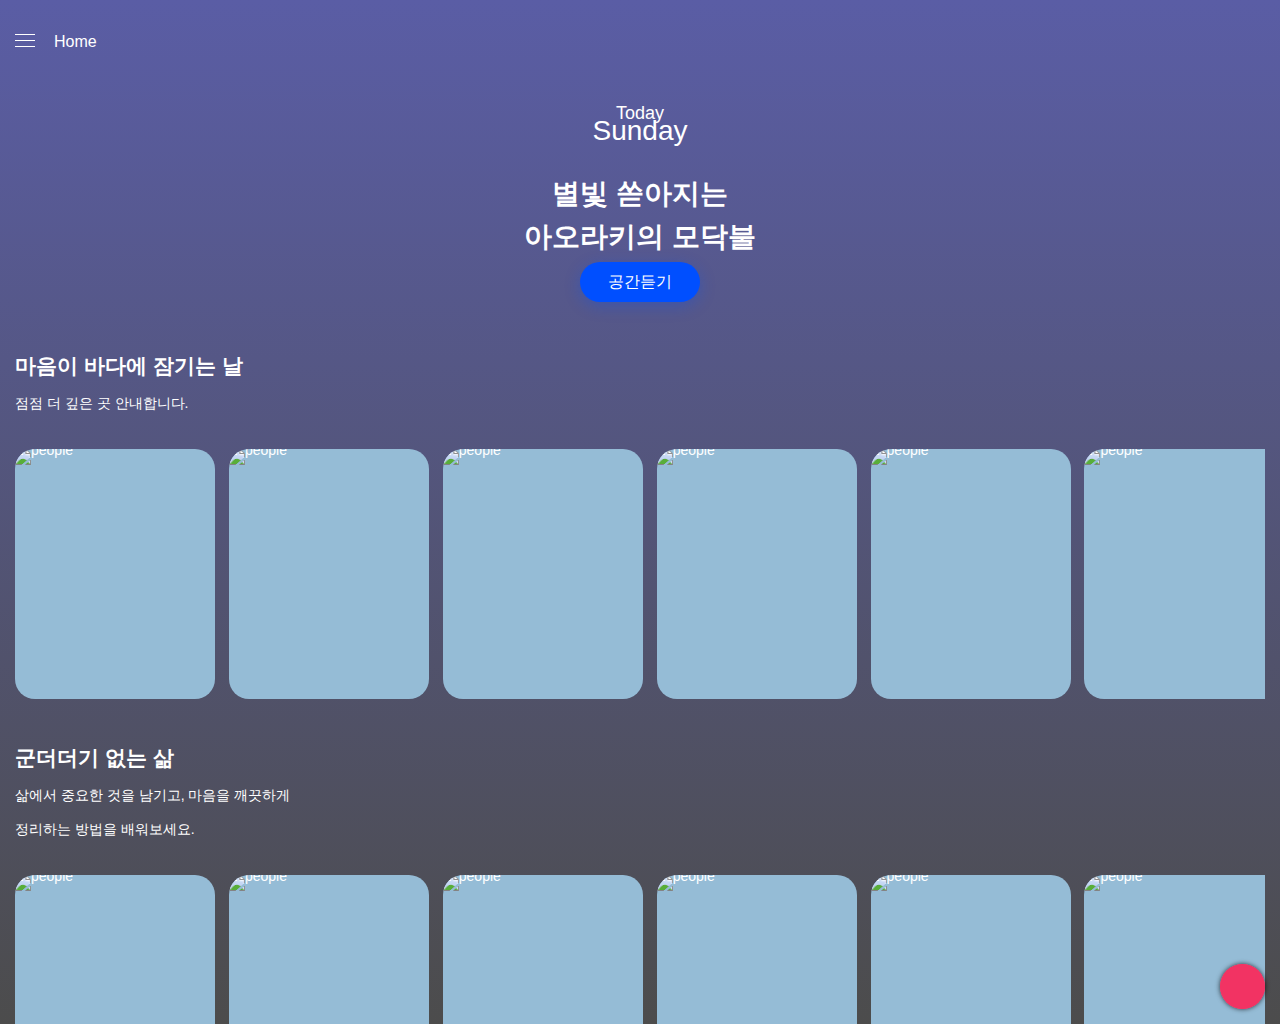
==== home/index.html @ 05a8b466 "create home" ====
<!DOCTYPE html>
<html lang="en">
<head>
  <meta charset="UTF-8">
  <meta http-equiv="X-UA-Compatible" content="IE=edge">
  <meta name="viewport" content="width=device-width,initial-scale=1.0,minimum-scale=1.0,maximum-scale=1.0">
  <link rel="stylesheet" href="style.css">
  <title>Document</title>
</head>
<body>
  <div class="mobile-wrap">
    <div class="mobile clearfix">
      <div class="header">
        <span class="ion-ios-navicon pull-left"><i></i></span>
        <span class="title">Home</span>
        <span class="ion-ios-search pull-right"></span>
        <div class="search">
        <form method="post">
          <input type="search" placeholder="Search Here">
        </form>
        </div>
      </div>
      <div class="sidebar">
        <div class="sidebar-overlay"></div>
        <div class="sidebar-content">
          <div class="top-head">
            <div class="name">jiman jang</div>
            <div class="email">wkdwlkas6719@gmail.com</div>
          </div>
          <div class="nav-left">
            <a href="#home"><span class="ion-ios-home-outline"></span> Home</a>
            <a href="#alarm"><span class="ion-ios-list-outline"></span> Alarm</a>
            <a href="#compose"><span class="ion-ios-compose-outline"></span> Compose</a>
            <a href="#chats"><span class="ion-ios-chatboxes-outline"></span> Chats</a>
            <a href="#profile"><span class="ion-ios-person-outline"></span> Profile</a>
            <a href="#settings"><span class="ion-ios-gear-outline"></span> Settings</a>
            <a href="#credits"><span class="ion-ios-information-outline"></span> Credits</a>
          </div>
        </div>
      </div>
      <div class="content">
        <div class="html search">
          <div class="title bounceInDown animated">Search Result</div>
          <p class="flipInX animated">Sorry,<br>no matches found for <b class="key"></b></p>
        </div>
        <div class="html welcome visible">
          <div class="datetime">
            <div class="Today button">Today
              <a href="today space video.html"></a>
            </div>
            <div class="day lightSpeedIn animated">Thursday</div>
            <!--<div class="date lightSpeedIn animated">June 18, 2015</div>
            <div class="time lightSpeedIn animated">08:00 AM</div>-->
          </div> <br>
          <div class="today-space">
            <h1>별빛 쏟아지는</h1> <br>
            <h1>아오라키의 모닥불</h1>
            <a href="">
              <button>공간듣기</button>
            </a>
          </div><br><br><br><br><br>
          <div class="recommend-part1">
            <h2>마음이 바다에 잠기는 날</h2><br>
            <p>점점 더 깊은 곳 안내합니다.</p>
            <section class="carousel">
              <div class="carousel__container">
                <div class="carousel-item">
                  <img
                    class="carousel-item__img"
                    src="images/kor_phar_tips/1.png"
                    alt="people"
                  />
                  <div class="carousel-item__details">
                    <div class="controls">
                      <span class="fas fa-play-circle"></span>
                      <span class="fas fa-plus-circle"></span>
                    </div>
                    <h5 class="carousel-item__details--title">Descriptive Title</h5>
                    <h6 class="carousel-item__details--subtitle">Date and Duration</h6>
                  </div>
                </div>
                <div class="carousel-item">
                  <img
                    class="carousel-item__img"
                    src="images/soybean_soup/1.png"
                    alt="people"
                  />
                  <div class="carousel-item__details">
                    <div class="controls">
                      <span class="fas fa-play-circle"></span>
                      <span class="fas fa-plus-circle"></span>
                    </div>
                    <h5 class="carousel-item__details--title">Descriptive Title</h5>
                    <h6 class="carousel-item__details--subtitle">Date and Duration</h6>
                  </div>
                </div>
                <div class="carousel-item">
                  <img
                    class="carousel-item__img"
                    src="https://images.pexels.com/photos/417344/pexels-photo-417344.jpeg?auto=compress&cs=tinysrgb&dpr=2&w=500"
                    alt="people"
                  />
                  <div class="carousel-item__details">
                    <div class="controls">
                      <span class="fas fa-play-circle"></span>
                      <span class="fas fa-plus-circle"></span>
                    </div>
                    <h5 class="carousel-item__details--title">Descriptive Title</h5>
                    <h6 class="carousel-item__details--subtitle">Date and Duration</h6>
                  </div>
                </div>
                <div class="carousel-item">
                  <img
                    class="carousel-item__img"
                    src="https://images.pexels.com/photos/1071882/pexels-photo-1071882.jpeg?auto=compress&cs=tinysrgb&dpr=2&h=750&w=1260"
                    alt="people"
                  />
                  <div class="carousel-item__details">
                    <div class="controls">
                      <span class="fas fa-play-circle"></span>
                      <span class="fas fa-plus-circle"></span>
                    </div>
                    <h5 class="carousel-item__details--title">Descriptive Title</h5>
                    <h6 class="carousel-item__details--subtitle">Date and Duration</h6>
                  </div>
                </div>
                <div class="carousel-item">
                  <img
                    class="carousel-item__img"
                    src="https://images.pexels.com/photos/417344/pexels-photo-417344.jpeg?auto=compress&cs=tinysrgb&dpr=2&w=500"
                    alt="people"
                  />
                  <div class="carousel-item__details">
                    <div class="controls">
                      <span class="fas fa-play-circle"></span>
                      <span class="fas fa-plus-circle"></span>
                    </div>
                    <h5 class="carousel-item__details--title">Descriptive Title</h5>
                    <h6 class="carousel-item__details--subtitle">Date and Duration</h6>
                  </div>
                </div>
                <div class="carousel-item">
                  <img
                    class="carousel-item__img"
                    src="https://images.pexels.com/photos/6945/sunset-summer-golden-hour-paul-filitchkin.jpg?auto=compress&cs=tinysrgb&dpr=2&h=750&w=1260"
                    alt="people"
                  />
                  <div class="carousel-item__details">
                    <div class="controls">
                      <span class="fas fa-play-circle"></span>
                      <span class="fas fa-plus-circle"></span>
                    </div>
                    <h5 class="carousel-item__details--title">Descriptive Title</h5>
                    <h6 class="carousel-item__details--subtitle">Date and Duration</h6>
                  </div>
                </div>
        
                <div class="carousel-item">
                  <img
                    class="carousel-item__img"
                    src="https://images.pexels.com/photos/1964471/pexels-photo-1964471.jpeg?auto=compress&cs=tinysrgb&h=750&w=1260"
                    alt="people"
                  />
                  <div class="carousel-item__details">
                    <div class="controls">
                      <span class="fas fa-play-circle"></span>
                      <span class="fas fa-plus-circle"></span>
                    </div>
                    <h5 class="carousel-item__details--title">Descriptive Title</h5>
                    <h6 class="carousel-item__details--subtitle">Date and Duration</h6>
                  </div>
                </div>
              </div>
            </section>
          </div>
          <div class="recommend-part1">
            <h2>군더더기 없는 삶</h2><br>
            <p>삶에서 중요한 것을 남기고, 마음을 깨끗하게</p><br>
            <p>정리하는 방법을 배워보세요.</p>
            <section class="carousel">
              <div class="carousel__container">
                <div class="carousel-item">
                  <img
                    class="carousel-item__img"
                    src="images/kor_phar_tips/1.png"
                    alt="people"
                  />
                  <div class="carousel-item__details">
                    <div class="controls">
                      <span class="fas fa-play-circle"></span>
                      <span class="fas fa-plus-circle"></span>
                    </div>
                    <h5 class="carousel-item__details--title">Descriptive Title</h5>
                    <h6 class="carousel-item__details--subtitle">Date and Duration</h6>
                  </div>
                </div>
                <div class="carousel-item">
                  <img
                    class="carousel-item__img"
                    src="images/soybean_soup/1.png"
                    alt="people"
                  />
                  <div class="carousel-item__details">
                    <div class="controls">
                      <span class="fas fa-play-circle"></span>
                      <span class="fas fa-plus-circle"></span>
                    </div>
                    <h5 class="carousel-item__details--title">Descriptive Title</h5>
                    <h6 class="carousel-item__details--subtitle">Date and Duration</h6>
                  </div>
                </div>
                <div class="carousel-item">
                  <img
                    class="carousel-item__img"
                    src="https://images.pexels.com/photos/417344/pexels-photo-417344.jpeg?auto=compress&cs=tinysrgb&dpr=2&w=500"
                    alt="people"
                  />
                  <div class="carousel-item__details">
                    <div class="controls">
                      <span class="fas fa-play-circle"></span>
                      <span class="fas fa-plus-circle"></span>
                    </div>
                    <h5 class="carousel-item__details--title">Descriptive Title</h5>
                    <h6 class="carousel-item__details--subtitle">Date and Duration</h6>
                  </div>
                </div>
                <div class="carousel-item">
                  <img
                    class="carousel-item__img"
                    src="https://images.pexels.com/photos/1071882/pexels-photo-1071882.jpeg?auto=compress&cs=tinysrgb&dpr=2&h=750&w=1260"
                    alt="people"
                  />
                  <div class="carousel-item__details">
                    <div class="controls">
                      <span class="fas fa-play-circle"></span>
                      <span class="fas fa-plus-circle"></span>
                    </div>
                    <h5 class="carousel-item__details--title">Descriptive Title</h5>
                    <h6 class="carousel-item__details--subtitle">Date and Duration</h6>
                  </div>
                </div>
                <div class="carousel-item">
                  <img
                    class="carousel-item__img"
                    src="https://images.pexels.com/photos/417344/pexels-photo-417344.jpeg?auto=compress&cs=tinysrgb&dpr=2&w=500"
                    alt="people"
                  />
                  <div class="carousel-item__details">
                    <div class="controls">
                      <span class="fas fa-play-circle"></span>
                      <span class="fas fa-plus-circle"></span>
                    </div>
                    <h5 class="carousel-item__details--title">Descriptive Title</h5>
                    <h6 class="carousel-item__details--subtitle">Date and Duration</h6>
                  </div>
                </div>
                <div class="carousel-item">
                  <img
                    class="carousel-item__img"
                    src="https://images.pexels.com/photos/6945/sunset-summer-golden-hour-paul-filitchkin.jpg?auto=compress&cs=tinysrgb&dpr=2&h=750&w=1260"
                    alt="people"
                  />
                  <div class="carousel-item__details">
                    <div class="controls">
                      <span class="fas fa-play-circle"></span>
                      <span class="fas fa-plus-circle"></span>
                    </div>
                    <h5 class="carousel-item__details--title">Descriptive Title</h5>
                    <h6 class="carousel-item__details--subtitle">Date and Duration</h6>
                  </div>
                </div>
        
                <div class="carousel-item">
                  <img
                    class="carousel-item__img"
                    src="https://images.pexels.com/photos/1964471/pexels-photo-1964471.jpeg?auto=compress&cs=tinysrgb&h=750&w=1260"
                    alt="people"
                  />
                  <div class="carousel-item__details">
                    <div class="controls">
                      <span class="fas fa-play-circle"></span>
                      <span class="fas fa-plus-circle"></span>
                    </div>
                    <h5 class="carousel-item__details--title">Descriptive Title</h5>
                    <h6 class="carousel-item__details--subtitle">Date and Duration</h6>
                  </div>
                </div>
              </div>
            </section>
          </div><br>
        </div>
        <div class="html alarm">
          <div class="forecast clearfix">
            <div class="datetime pull-left bounceInLeft animated">
              <div class="day">Thursday</div>
              <div class="date">June 18, 2015</div>
            </div>
            <div class="temperature pull-right bounceInRight animated">
              <div class="unit"><span class="ion-ios-sunny-outline"></span> 34<i>&deg;</i></div>
              <div class="location">Kathmandu, Nepal</div>
            </div>
          </div>
          <div class="alarm-list">
            <div class="note clearfix slideInRight animated">
              <div class="time pull-left">
                <div class="hour">9</div>
                <div class="shift">AM</div>
              </div>
              <div class="to-do pull-left">
                <div class="title">Finish HTML Coding</div>
                <div class="subject">Web UI</div>
              </div>
            </div>
            <div class="note clearfix slideInRight animated">
              <div class="time pull-left">
                <div class="hour">1</div>
                <div class="shift">PM</div>
              </div>
              <div class="to-do pull-left">
                <div class="title">Lunch Break</div>
                <div class="subject"></div>
              </div>
            </div>
            <div class="note clearfix slideInRight animated" data-revert="slideOutRight">
              <div class="time pull-left">
                <div class="hour">3</div>
                <div class="shift">PM</div>
              </div>
              <div class="to-do pull-left">
                <div class="title">Design Stand Up</div>
                <div class="subject">Hangouts</div>
                <div class="user-list clearfix">
                  <div class="user pull-left"><img src="https://raw.githubusercontent.com/khadkamhn/secret-project/master/img/usr-i.png"></div>
                  <div class="user pull-left"><img src="https://raw.githubusercontent.com/khadkamhn/secret-project/master/img/usr-ii.png"></div>
                </div>
              </div>
            </div>
          </div>
        </div>
        <div class="html compose">
          <div class="forms">
            <div class="group clearfix slideInRight animated">
              <label class="pull-left" for="compose-time"><span class="ion-ios-time-outline"></span> Time</label>
              <input class="pull-right" id="compose-time" type="time">
            </div>
            <div class="group clearfix slideInLeft animated">
              <label class="pull-left" for="compose-date"><span class="ion-ios-calendar-outline"></span> Date</label>
              <input class="pull-right" id="compose-date" type="date">
            </div>
            <div class="group clearfix slideInRight animated">
              <label class="pull-left" for="compose-title"><span class="ion-ios-paper-outline"></span> Title</label>
              <input class="pull-right" id="compose-title" type="text">
            </div>
            <div class="group clearfix slideInLeft animated">
              <label class="visible" for="compose-detail"><span class="ion-ios-list-outline"></span> Task</label>
              <textarea class="visible" id="compose-detail" rows="3"></textarea>
            </div>
            <div class="action flipInY animated">
              <button class="btn">Compose</button>
            </div>
          </div>
        </div>
        <div class="html chats">
          <div class="tabs-list clearfix">
            <a href="#" class="tab active">Users</a>
            <a href="#" class="tab">Messages</a>
            <a href="#" class="tab">Groups</a>
          </div>
          <div class="active-users">
            <div class="user clearfix rotateInDownLeft animated">
              <div class="photo pull-left">
                <img src="https://s3.amazonaws.com/uifaces/faces/twitter/adhamdannaway/128.jpg">
              </div>
              <div class="desc pull-left">
                <p class="name">Connor Hartigan</p>
                <p class="position">Web &amp; UI Designer</p>
              </div>
              <div class="idle pull-right"><span class="away"></span></div>
            </div>
            <div class="user clearfix rotateInDownRight animated">
              <div class="photo pull-left">
                <img src="https://s3.amazonaws.com/uifaces/faces/twitter/markmushiva/128.jpg">
              </div>
              <div class="desc pull-left">
                <p class="name">Jacob Lennon</p>
                <p class="position">Front-End Developer</p>
              </div>
              <div class="idle pull-right"><span class="offline"></span></div>
            </div>
            <div class="user clearfix rotateInDownLeft animated">
              <div class="photo pull-left">
                <img src="https://s3.amazonaws.com/uifaces/faces/twitter/scottohara/128.jpg">
              </div>
              <div class="desc pull-left">
                <p class="name">Didier Mailly</p>
                <p class="position">Co-Founder</p>
              </div>
              <div class="idle pull-right"><span class="away"></span></div>
            </div>
            <div class="user clearfix rotateInDownRight animated">
              <div class="photo pull-left">
                <img src="https://s3.amazonaws.com/uifaces/faces/twitter/shalt0ni/128.jpg">
              </div>
              <div class="desc pull-left">
                <p class="name">Miguel Cunha Ferreira</p>
                <p class="position">Sales Manager</p>
              </div>
              <div class="idle pull-right"><span class="online"></span></div>
            </div>
            <div class="user clearfix rotateInDownLeft animated">
              <div class="photo pull-left">
                <img src="https://s3.amazonaws.com/uifaces/faces/twitter/sircookieface/128.jpg">
              </div>
              <div class="desc pull-left">
                <p class="name">Eric Yuriev</p>
                <p class="position">App Developer</p>
              </div>
              <div class="idle pull-right"><span class="online"></span></div>
            </div>
            <div class="user clearfix rotateInDownRight animated">
              <div class="photo pull-left">
                <img src="https://s3.amazonaws.com/uifaces/faces/twitter/ryanmclaughlin/128.jpg">
              </div>
              <div class="desc pull-left">
                <p class="name">Theodore Clark</p>
                <p class="position">Project Manager</p>
              </div>
              <div class="idle pull-right"><span class="online"></span></div>
            </div>
          </div>
        </div>
        <div class="html settings">
          <div class="setting-list">
            <div class="gear clearfix slideInRight animated">
              <div class="title pull-left">General</div>
              <div class="action pull-right"><span class="ion-ios-arrow-right"></span></div>
            </div>
            <div class="gear clearfix slideInLeft animated">
              <div class="title pull-left"><label for="gear-notice">Notification</label></div>
              <div class="action pull-right"><input id="gear-notice" class="on-off" type="checkbox"><label for="gear-notice"></label></div>
            </div>
            <div class="gear clearfix slideInRight animated">
              <div class="title pull-left"><label for="gear-sound">Sound</label></div>
              <div class="action pull-right"><input id="gear-sound" class="on-off" type="checkbox" checked><label for="gear-sound"></label></div>
            </div>
            <div class="gear clearfix slideInLeft animated">
              <div class="title pull-left">Theme</div>
              <div class="action pull-right">Standard <span class="ion-ios-arrow-right"></span></div>
            </div>
            <div class="gear clearfix slideInRight animated">
              <div class="title pull-left">Support</div>
              <div class="action pull-right"><span class="ion-ios-arrow-right"></span></div>
            </div>
            <div class="gear clearfix slideInLeft animated">
              <div class="title pull-left">Privacy</div>
              <div class="action pull-right"><span class="ion-ios-arrow-right"></span></div>
            </div>
          </div>
        </div>
        <div class="html profile">
          <div class="photo flipInX animated">
            <img src="https://raw.githubusercontent.com/khadkamhn/secret-project/master/img/mohan.png">
            <div class="social">
              <a href="https://facebook.com/khadkamhn" class="soc-item soc-count-1"><span class="ion-social-facebook"></span></a>
              <a href="https://twitter.com/khadkamhn" class="soc-item soc-count-2"><span class="ion-social-twitter"></span></a>
              <a href="https://github.com/khadkamhn" class="soc-item soc-count-3"><span class="ion-social-github"></span></a>
              <a href="https://pinterest.com/khadkamhn" class="soc-item soc-count-4"><span class="ion-social-pinterest"></span></a>
              <a href="https://np.linkedin.com/in/khadkamhn" class="soc-item soc-count-5"><span class="ion-social-linkedin"></span></a>
              <a href="https://codepen.io/khadkamhn" class="soc-item soc-count-6"><span class="ion-social-codepen"></span></a>
              <a href="skype:khadkamhn?userinfo" class="soc-item soc-count-7"><span class="ion-social-skype"></span></a>
              <a href="http://dribbble.com/khadkamhn" class="soc-item soc-count-8"><span class="ion-social-dribbble"></span></a>
            </div>
          </div>
          <div class="details">
            <p class="heading flipInY animated">
              <span class="name">Mohan Khadka</span><span class="position">Web/Graphic Desiger</span>
            </p>
            <p class="text fadeInUp animated">Hi, It's me Mohan from Nepal. I'm a web and graphics designer. Designing is my passion and I am still learning and developing my skills on graphics designing and coding. I have been working on various designing projects.</p>
          </div>
        </div>
        <div class="html credits">
          <div class="title flipInY animated">I have been using the following assets to build this design</div>
          <div class="credit-ol">
            <div class="credit-li lightSpeedIn animated"><a href="https://www.google.com/fonts/specimen/Roboto" target="_blank">roboto</a> <span>for typography</span></div>
            <div class="credit-li lightSpeedIn animated"><a href="https://jquery.com" target="_blank">jquery</a> <span>for design/ui</span></div>
            <div class="credit-li lightSpeedIn animated"><a href="http://ionicons.com/" target="_blank">ionicons</a> <span>for icons</span></div>
            <div class="credit-li lightSpeedIn animated"><a href="http://uifaces.com/authorized" target="_blank">ui faces</a> <span>for avatar</span></div>
            <div class="credit-li lightSpeedIn animated"><a href="https://daneden.github.io/animate.css/" target="_blank">animate.css</a> <span>for animation</span></div>
            <div class="credit-li lightSpeedIn animated"><a href="https://dribbble.com/shots/1928064-Secret-Project" target="_blank">concept of design</a> <span>for layout</span></div>
            <div class="credit-li lightSpeedIn animated"><a href="https://unsplash.com/photos/6asyCyR0K1Q/download" target="_blank">unsplash.com</a> <span>for background</span></div>
          </div>
          <div class="text zoomInUp animated">I'm glad for using these resources and expecting same as time ahead</div>
        </div>
      </div>
      <div class="nav">
        <a href="#profile" class="nav-item nav-count-1"><i class="ion-ios-person-outline"></i><span class="invisible">Profile</span></a>
        <a href="#compose" class="nav-item nav-count-2"><i class="ion-ios-compose-outline"></i><span class="invisible">Compose</span></a>
        <a href="#chats" class="nav-item nav-count-3"><i class="ion-ios-chatboxes-outline"></i><span class="invisible">Chats</span></a>
        <a href="#alarm" class="nav-item nav-count-4"><i class="ion-ios-alarm-outline"></i><span class="invisible">Alarm</span></a>
        <a href="#toggle" class="mask"><i class="ion-ios-plus-empty"></i></a>
      </div>
    </div>
  </div>
  <script src="https://ajax.googleapis.com/ajax/libs/jquery/1.11.2/jquery.min.js"></script>
  <script src="script.js"></script>
</body>
</html>
---- home/style.css ----
@import url("https://fonts.googleapis.com/css2?family=Noto+Sans+KR&display=swap");

html { 
  background: url(https://raw.githubusercontent.com/khadkamhn/secret-project/master/img/background.jpg) no-repeat 50% 50% fixed; 
  -webkit-background-size: cover;
  -moz-background-size: cover;
  -o-background-size: cover;
  background-size: cover;
  width: 100%;
  height: auto;
}

body {
  font: 300 18px/18px Roboto
}

*,
:after,
:before {
  box-sizing: border-box
}

.clearfix:after,
.clearfix:before {
  content: '';
  display: table
}

.clearfix:after {
  clear: both;
  display: block
}

.mobile-wrap {
  margin: auto;
  width: auto;
  height: 1024px;
  overflow: hidden;
  position: relative;
  background: url(https://raw.githubusercontent.com/khadkamhn/secret-project/master/img/background.jpg) no-repeat center center fixed; 
  box-shadow: 0 12px 15px 0 rgba(0, 0, 0, .24), 0 17px 50px 0 rgba(0, 0, 0, .19)
  -webkit-background-size: cover;
  -moz-background-size: cover;
  -o-background-size: cover;
  background-size: cover;
}

.mobile-wrap:before {
  top: 0;
  left: 0;
  right: 0;
  bottom: 0;
  content: '';
  position: absolute;
  width: 100%;
  height: auto;
  background: rgb(87,90,152);
  background: linear-gradient(to bottom, rgba(90, 93, 165, 1), rgba(0, 0, 0, .7))
}

.mobile {
  z-index: 99;
  color: #fff;
  height: 100%;
  padding: 15px;
  position: relative
}

.mobile .header {
  clear: both;
  overflow: hidden;
  padding-top: 15px;
	position:relative
}

.mobile .header>span {
  font-size: 24px;
  min-width: 24px
}

.mobile .header>.title {
  font-size: 16px;
  line-height: 24px;
  margin-left: 15px
}

.mobile .header .pull-left {
  float: left
}

.mobile .header .pull-right {
  float: right
}
.mobile .header .ion-ios-search{
	z-index:999;
	position:relative;
}

.mobile .header .ion-ios-arrow-back {
  min-width: 25px
}

.mobile .header .ion-ios-navicon>i {
  height: 1px;
  width: 20px;
  margin-top: 5px;
  background: #fff;
  position: relative;
  display: inline-block
}

.mobile .header .ion-ios-navicon>i:after,
.mobile .header .ion-ios-navicon>i:before {
  content: '';
  width: inherit;
  height: inherit;
  position: absolute;
  background: inherit
}

.mobile .header .ion-ios-navicon>i:before {
  bottom: 12px
}

.mobile .header .ion-ios-navicon>i:after {
  bottom: 6px
}
.mobile .header .search{
	right:0;
	bottom:0;
	position:absolute;
}
.mobile .header .search input{
	width:0;
	color:#fff;
	height:24px;
	border:none;
	font-size:16px;
	max-width:150px;
	font-weight:300;
	padding-right:30px;
	font-family:inherit;
	background:transparent;
	transition:all .3s ease-in-out 0s;
	border-bottom:1px solid transparent;
	-webkit-appearance:textfield;
}
.mobile .header .search input:focus{
	outline:none;
}
.mobile .header .search input::-webkit-search-decoration,
.mobile .header .search input::-webkit-search-cancel-button {
	-webkit-appearance:none;
}
.mobile .header .search .search-visible{
	width:100%;
	border-bottom-color:#aaa;
}
.nav {
  right: 15px;
  z-index: 20;
  width: 45px;
  bottom: 15px;
  height: 45px;
  display: block;
  position: absolute;
  line-height: 45px;
  border-radius: 50%;
  box-shadow: 0 0 5px 0 rgba(0, 0, 0, .75)
}

.mask {
  z-index: 21;
  color: #fff;
  width: inherit;
  height: inherit;
  cursor: pointer;
  font-size: 28px;
  text-align: center;
  border-radius: 50%;
  position: absolute;
  background: #f23363;
  transition: all .1s ease-in-out 0s
}

.nav.active .mask {
  background: #cf0e3f;
  transform: rotate(-135deg)
}

.nav:after {
  top: 0;
  left: 0;
  content: '';
  width: inherit;
  height: inherit;
  border-radius: 50%;
  position: absolute;
  background: #f23363;
  transition: all .1s ease-in-out 0s
}

.nav.active:after {
  top: -125px;
  left: -125px;
  width: 350px;
  height: 350px
}

.nav-item {
  top: 0;
  left: 0;
  z-index: 19;
  width: 45px;
  height: 45px;
  color: #fff;
  font-size: 24px;
  transform: none;
  line-height: 45px;
  border-radius: 50%;
  position: absolute;
  text-align: center;
  transition: all .3s cubic-bezier(.68, 1.55, .265, 1)
}

.nav.active .nav-count-1 {
  transform: translate(10px, -100px)
}

.nav.active .nav-count-2 {
  transform: translate(-35px, -80px)
}

.nav.active .nav-count-3 {
  transform: translate(-80px, -45px)
}

.nav.active .nav-count-4 {
  transform: translate(-100px, 0)
}

.pull-left {
  float: left
}

.pull-right {
  float: right
}

.html,
.invisible {
  display: none
}

.html.visible,
.visible {
  display: block
}

.sidebar .sidebar-content,
.sidebar .sidebar-overlay {
  top: 0;
  left: 0;
  bottom: 0;
  position: absolute;
  transition: all .3s ease-in-out 0s
}

.sidebar .sidebar-overlay {
  right: 0;
  opacity: 0;
  width: 100%;
  z-index: 999;
  transform: scale(0);
  background: rgba(0, 0, 0, .4)
}

.sidebar .sidebar-content {
  width: 80%;
  color: #333;
  padding: 15px;
  z-index: 9999;
  background: #fff;
  transform: translateX(-100%)
}

.sidebar.active .sidebar-content {
  transform: translateX(0)
}

.sidebar.active .sidebar-overlay {
  opacity: 1;
  transform: scale(1)
}

.sidebar .sidebar-content .top-head .name {
  font-size: 28px;
  font-weight: 400;
  margin-bottom: 5px
}

.sidebar .sidebar-content .top-head .email {
  font-size: 13px;
  margin-bottom: 50px
}

.sidebar .sidebar-content .nav-left>a {
  color: #333;
  display: block;
  font-size: 16px;
  padding: 10px 0;
  line-height: 24px;
  vertical-align: top;
  text-decoration: none
}

.sidebar .sidebar-content .nav-left>a>span {
  color: #aaa;
  font-size: 24px;
  min-width: 40px;
  display: inline-block
}

.html.chats,
.html.search,
.html.compose,
.html.credits,
.html.settings,
.html.welcome {
  margin-top: 50px
}

.on-off {
  display: none
}

.on-off+label {
  width: 30px;
  height: 10px;
  position: relative;
  border-radius: 5px;
  background: #dedee0;
  display: inline-block;
  transition: all .3s ease-in-out 0s
}

.on-off+label:after {
  left: 0;
  top: -2px;
  width: 15px;
  content: '';
  height: 15px;
  position: absolute;
  border-radius: 50%;
  background: #bebdc2;
  transition: all .3s ease-in-out 0s
}

.on-off:checked+label {
  background: #fd99b3
}

.on-off:checked+label:after {
  left: 15px;
  background: #fb3666
}

.btn {
  color: #eee;
  width: 100%;
  border: none;
  font-size: 16px;
  padding: 12px 24px;
  background: #cf0e3f;
  border-radius: 30px
}
.search .title{
	font-size:24px;
}
.search .title p{
	margin:0;
	font-size:16px;
	line-height:18px;
}
.welcome .datetime .date,
.welcome .datetime .day {
  margin-bottom: 15px
}

.welcome .datetime .day {
  font-size: 28px;
  -webkit-animation-duration: .2s;
  animation-duration: .2s
}

.welcome .datetime .date {
  -webkit-animation-duration: .35s;
  animation-duration: .35s
}

.forecast {
  margin-top: 30px
}

.forecast .temperature {
  text-align: right
}

.forecast .datetime .day,
.forecast .temperature .unit {
  font-size: 28px;
  min-height: 33px
}

.forecast .datetime .date,
.forecast .temperature .location {
  color: #ccc;
  font-size: 12px
}

.forecast .temperature .unit>i {
  top: -2px;
  font-style: normal;
  position: relative
}

.forecast .animated {
  -webkit-animation-duration: .2s;
  animation-duration: .2s
}

.alarm-list {
  margin-top: 50px
}

.alarm-list .note {
  padding: 10px 0
}

.alarm-list .note:nth-child(1) {
  -webkit-animation-duration: .2s;
  animation-duration: .2s
}

.alarm-list .note:nth-child(2) {
  -webkit-animation-duration: .3s;
  animation-duration: .3s
}

.alarm-list .note:nth-child(3) {
  -webkit-animation-duration: .4s;
  animation-duration: .4s
}

.alarm-list .note .time {
  min-width: 35px;
  margin-right: 30px
}

.alarm-list .note .time>.shift,
.alarm-list .note .to-do>.subject {
  color: #ccc;
  font-size: 11px
}

.alarm-list .note .time {
  text-align: center
}

.alarm-list .note .to-do>.title {
  font-size: 14px
}

.alarm-list .note:not(:last-child) {
  position: relative
}

.alarm-list .note:not(:last-child):before {
  bottom: 0;
  width: 82%;
  content: '';
  right: -15px;
  position: absolute;
  border-bottom: 1px solid rgba(170, 170, 170, .5)
}

.user-list .user {
  width: 30px;
  height: 30px;
  margin: 4px;
  overflow: hidden;
  border-radius: 50%;
  display: inline-block;
  border: 1px solid #bbb
}

.user-list .user>img {
  width: 100%
}

.compose .forms .group {
  margin-bottom: 15px
}

.compose .forms .group>label {
  padding: 6px 0;
  min-width: 40px;
  display: inline-block
}

.compose .forms .group>label>span {
  min-width: 20px;
  display: inline-block
}

.compose .forms .group input,
.compose .forms .group textarea {
  color: #fff;
  border: none;
  resize: none;
  min-width: 185px;
  background: 0 0;
  padding: 5px 10px 1px;
  border-bottom: 1px solid rgba(170, 170, 170, .6)
}

.compose .forms .visible {
  width: 100%;
  display: block!important
}

.compose .forms .action {
  margin-top: 50px
}

.compose .forms .group:nth-child(1) {
  -webkit-animation-duration: .1s;
  animation-duration: .1s
}

.compose .forms .group:nth-child(2) {
  -webkit-animation-duration: .2s;
  animation-duration: .2s
}

.compose .forms .group:nth-child(3) {
  -webkit-animation-duration: .3s;
  animation-duration: .3s
}

.compose .forms .group:nth-child(4) {
  -webkit-animation-duration: .4s;
  animation-duration: .4s
}

.chats .tabs-list {
  margin-bottom: 15px
}

.chats .tabs-list .tab {
  float: left;
  color: #aaa;
  font-size: 12px;
  font-weight: 400;
  margin-right: 15px;
  padding-bottom: 2px;
  text-decoration: none;
  text-transform: uppercase;
  border-bottom: 2px solid transparent
}

.chats .tabs-list .tab.active,
.chats .tabs-list .tab:hover {
  color: #fff;
  border-bottom: 2px solid
}

.chats .active-users .user {
  padding: 5px 0;
  cursor: default
}

.chats .active-users .photo {
  width: 40px;
  height: 40px;
  overflow: hidden;
  border-radius: 50%;
  border: 2px solid #fff;
  box-shadow: 0 3px 2px rgba(0, 0, 0, .4)
}

.chats .active-users .photo img {
  width: 100%
}

.chats .active-users .desc {
  margin-left: 15px
}

.chats .active-users .desc p {
  margin: 0;
  font-size: 14px
}

.chats .active-users .desc .name {
  font-weight: 400
}

.chats .active-users .desc .position {
  color: #aaa;
  font-size: 12px
}

.chats .active-users .user .idle {
  height: 40px;
  position: relative
}

.chats .active-users .user .idle>span {
  top: 50%;
  right: 0;
  width: 15px;
  height: 15px;
  margin-top: -7.5px;
  position: absolute;
  border-radius: 50%;
  display: inline-block;
  border: 1px solid #fff
}

.chats .active-users .user .idle>.online {
  background: #2ecc71
}

.chats .active-users .user .idle>.offline {
  background: #95a5a6
}

.chats .active-users .user .idle>.away {
  background: #f2ca27
}

.chats .active-users .user:nth-child(1) {
  -webkit-animation-duration: .18s;
  animation-duration: .18s
}

.chats .active-users .user:nth-child(2) {
  -webkit-animation-duration: .25s;
  animation-duration: .25s
}

.chats .active-users .user:nth-child(3) {
  -webkit-animation-duration: .35s;
  animation-duration: .35s
}

.chats .active-users .user:nth-child(4) {
  -webkit-animation-duration: .4s;
  animation-duration: .4s
}

.chats .active-users .user:nth-child(5) {
  -webkit-animation-duration: .5s;
  animation-duration: .5s
}

.chats .active-users .user:nth-child(6) {
  -webkit-animation-duration: .6s;
  animation-duration: .6s
}

.chats .active-users .user .idle>span:before {
  right: 20px;
  bottom: -2px;
  display: none;
  padding: 0 5px;
  font-size: 12px;
  position: absolute;
  border-radius: 2px;
  content: attr(class);
  background: rgba(0, 0, 0, .4);
  text-transform: capitalize
}

.chats .active-users .user:hover .idle>span:before {
  display: block;
  -webkit-animation: fadeInRight .4s;
  animation: fadeInRight .4s
}

.profile {
  margin-top: 40px
}

.profile .photo {
  margin: auto;
  width: 150px;
  height: 150px;
  overflow: hidden;
  position: relative;
  border-radius: 50%;
  border: 6px solid #ccc
}

.profile .photo img {
  width: 100%;
  border-radius: 50%;
  transition: all .2s ease-in-out 0s
}

.profile .photo .social {
  top: 50%;
  left: 50%;
  width: 30px;
  z-index: 99;
  height: 30px;
  margin-top: -15px;
  margin-left: -15px;
  position: absolute;
  transform: scale(0);
  transition: all .4s ease-in-out 0s
}

.profile .photo .social .soc-item {
  top: 0;
  left: 0;
  z-index: 19;
  width: 35px;
  height: 35px;
  color: #eee;
  font-size: 24px;
  transform: none;
  line-height: 35px;
  border-radius: 50%;
  position: absolute;
  text-align: center;
  transition: all .3s cubic-bezier(.68, 1.55, .265, 1)
}

.profile .photo .social .soc-item:hover {
  color: #fff
}

.profile .photo:after {
  top: 0;
  left: 0;
  right: 0;
  bottom: 0;
  z-index: 0;
  content: '';
  position: absolute;
  border-radius: 50%;
  transform: scale(0);
  background: rgba(0, 0, 0, .2);
  transition: all .3s ease-in-out 0s
}

.profile .photo:hover img {
  transform: scale(.5) rotate(10deg)
}

.profile .photo:hover .social,
.profile .photo:hover:after {
  transform: scale(1)
}

.profile .photo:hover .social .soc-count-1 {
  transform: translate(0, -50px)
}

.profile .photo:hover .social .soc-count-2 {
  transform: translate(-35px, -35px)
}

.profile .photo:hover .social .soc-count-3 {
  transform: translate(-50px, 0)
}

.profile .photo:hover .social .soc-count-4 {
  transform: translate(-35px, 35px)
}

.profile .photo:hover .social .soc-count-5 {
  transform: translate(0, 50px)
}

.profile .photo:hover .social .soc-count-6 {
  transform: translate(35px, 35px)
}

.profile .photo:hover .social .soc-count-7 {
  transform: translate(50px, 0)
}

.profile .photo:hover .social .soc-count-8 {
  transform: translate(35px, -35px)
}

.profile .details .heading {
  padding: 5px;
  margin: 10px 0;
  text-align: center;
  border-radius: 15px;
  background: rgba(0, 0, 0, .4)
}

.profile .details .heading>.name {
  font-size: 18px;
  font-weight: 400;
  padding-right: 5px
}

.profile .details .heading>.position {
  font-size: 12px;
  padding-left: 5px;
  vertical-align: 1px;
  border-left: 1px solid
}

.profile .details .text {
  margin: 0;
  color: #ccc;
  line-height: 24px;
  text-align: center;
  -webkit-animation-duration: .4s;
  animation-duration: .4s
}

.setting-list {
  margin-left: -15px;
  margin-right: -15px
}

.setting-list .gear {
  padding: 10px 15px;
  font-size: 14px;
  font-weight: 400
}

.setting-list .gear:not(:last-child) {
  border-bottom: 1px solid rgba(170, 170, 170, .4)
}

.setting-list .gear>.action {
  color: #aaa
}

.setting-list .gear:nth-child(1) {
  -webkit-animation-duration: .1s;
  animation-duration: .1s
}

.setting-list .gear:nth-child(2) {
  -webkit-animation-duration: .2s;
  animation-duration: .2s
}

.setting-list .gear:nth-child(3) {
  -webkit-animation-duration: .3s;
  animation-duration: .3s
}

.setting-list .gear:nth-child(4) {
  -webkit-animation-duration: .4s;
  animation-duration: .4s
}

.setting-list .gear:nth-child(5) {
  -webkit-animation-duration: .5s;
  animation-duration: .5s
}

.setting-list .gear:nth-child(6) {
  -webkit-animation-duration: .6s;
  animation-duration: .6s
}

.credits .title {
  line-height: 24px;
  text-align: center
}

.credits .credit-ol {
  margin: 20px 0;
  counter-reset: credits
}

.credits .credit-li {
  line-height: 30px;
  position: relative;
  padding-left: 20px
}

.credits .credit-li:before {
  top: 0;
  left: 0;
  position: absolute;
  content: counter(credits);
  counter-increment: credits
}

.credits .credit-li:nth-child(1) {
  -webkit-animation-duration: .3s;
  animation-duration: .3s
}

.credits .credit-li:nth-child(2) {
  -webkit-animation-duration: .4s;
  animation-duration: .4s
}

.credits .credit-li:nth-child(3) {
  -webkit-animation-duration: .5s;
  animation-duration: .5s
}

.credits .credit-li:nth-child(4) {
  -webkit-animation-duration: .6s;
  animation-duration: .6s
}

.credits .credit-li:nth-child(5) {
  -webkit-animation-duration: .7s;
  animation-duration: .7s
}

.credits .credit-li:nth-child(6) {
  -webkit-animation-duration: .8s;
  animation-duration: .8s
}

.credits .credit-li a {
  color: inherit;
  text-decoration: none;
  padding: 1px 5px;
  border-radius: 13px;
  transition: all .6s ease-in-out 0s
}

.credits .credit-li:hover a {
  box-shadow: 150px 0 0 0 rgba(0, 0, 0, .4) inset
}

.credits .credit-li span {
  font-size: 13px
}

.credits .text {
  margin-top: 10px;
  line-height: 22px;
  text-align: center
}

.datetime {
  text-align: center;
}

.today-space{
  font-size: 14px;
  text-align: center;
  line-height: 3px;
}

.button-8{
  width:140px;
  height:50px;
  border:2px solid #34495e;
  float:left;
  text-align:center;
  cursor:pointer;
  position:relative;
  box-sizing:border-box;
  overflow:hidden;
  margin:0 0 40px 50px;
}
.button-8 a{
  font-family:arial;
  font-size:16px;
  color:#fff;
  text-decoration:none;
  line-height:50px;
  transition:all .5s ease;
  z-index:2;
  position:relative;
}
.eff-8{
  width:140px;
  height:50px;
  border:70px solid #34495e;
  position:absolute;
  transition:all .5s ease;
  z-index:1;
  box-sizing:border-box;
}
button{
	width:120px;
	height: 40px;
	color:#fff;
	background: #004fff;
	font-size: 16px;
	border:none;
	border-radius: 20px;
	box-shadow: 0 4px 16px rgba(0,79,255,0.3);
	transition:0.3s;
	position: absolute;
	left:50%;
	top:50%;
	transform: translate(-50%,-625%);
}
button:focus {
	outline:0;
}
button:hover{
	background: rgba(0,79,255,0.9);
	box-shadow: 0 2px 4px rgba(0,79,255,0.6);
}
.recommend-part1{
  font-size:14px;
  line-height: 3px;
}


body {
  margin: 0;
  font-family: 'Muli', sans-serif;
  -webkit-box-sizing: border-box;
  box-sizing: border-box;
  overflow-x: hidden;
}

.background {
  background: url('https://images.pexels.com/photos/1095624/pexels-photo-1095624.jpeg?auto=compress&cs=tinysrgb&h=750&w=1260')
    center top no-repeat #252746;
  background-size: cover;
  display: block;
  width: 100%;
  height: 300px;
  position: absolute;
  z-index: 0;
  top: 0;
  left: 0;
}

.background-texture {
  background: -webkit-gradient(
    linear,
    left bottom,
    left top,
    from(#0f0140e6),
    to(rgba(255, 214, 117, 0.9))
  );
  background: linear-gradient(to top, #0f0140e6, rgba(255, 214, 117, 0.9));
  background-size: cover;
  width: 100%;
  height: 1000px;
  position: absolute;
  z-index: 0;
  top: 0;
  left: 0;
}

.carousel {
  width: 100%;
  overflow-x: scroll;
  padding: 30px;
  padding-top: 80px;
  position: relative;
  -webkit-box-sizing: border-box;
  box-sizing: border-box;
}

.carousel__container {
  white-space: nowrap;
  margin: 0px 0px;
  padding-bottom: 10px;
  display: inline-block;
}

.categories__title {
color: rgb(77, 55, 102);
  font-size: 28px;
  position: absolute;
  padding-left: -10px;
}

.carousel-item {
  width: 200px;
  height: 250px;
  border-radius: 20px;
  background-color: #95bcd6;
  overflow: hidden;
  margin-right: 40px;
  margin-left: -30px;
  margin-top: -50px;
  display: inline-block;
  cursor: pointer;
  -webkit-transition: 1000ms all;
  transition: 1000ms all;
  -webkit-transform-origin: center left;
  transform-origin: center left;
  position: relative;
}

.carousel-item:hover ~ .carousel-item {
  -webkit-transform: translate3d(100px, 0, 0);
  transform: translate3d(100px, 0, 0);
}

.carousel__container:hover .carousel-item {
  opacity: 0.3;
}

.carousel__container:hover .carousel-item:hover {
  -webkit-transform: scale(1.2);
  transform: scale(1.2);
  opacity: 1;
}

.carousel-item__img {
  width: 200px;
  height: 250px;
  -o-object-fit: cover;
  object-fit: cover;
}

.carousel-item__details {
  background: -webkit-gradient(
    linear,
    left bottom,
    left top,
    from(rgba(0, 0, 0, 0.9)),
    to(rgba(0, 0, 0, 0))
  );
  background: linear-gradient(
    to top,
    rgba(0, 0, 0, 0.9) 0%,
    rgba(0, 0, 0, 0) 100%
  );
  font-size: 10px;
  opacity: 0;
  -webkit-transition: 450ms opacity;
  transition: 450ms opacity;
  padding: 0px;
  position: absolute;
  top: 0;
  left: 0;
  right: 0;
  bottom: 0;
}

.carousel-item__details:hover {
  opacity: 1;
}

.carousel-item__details span {
  /* width: 10px;
  height: 10px; */
  font-size: 0.9rem;
  color: #2ecc71;
  /* background-color: white; */
}

.carousel-item__details .controls {
  padding-top: 90px;
}

.carousel-item__details .carousel-item__details--title,
.carousel-item__details--subtitle {
  color: #fff;
  margin: 5px 0;
}
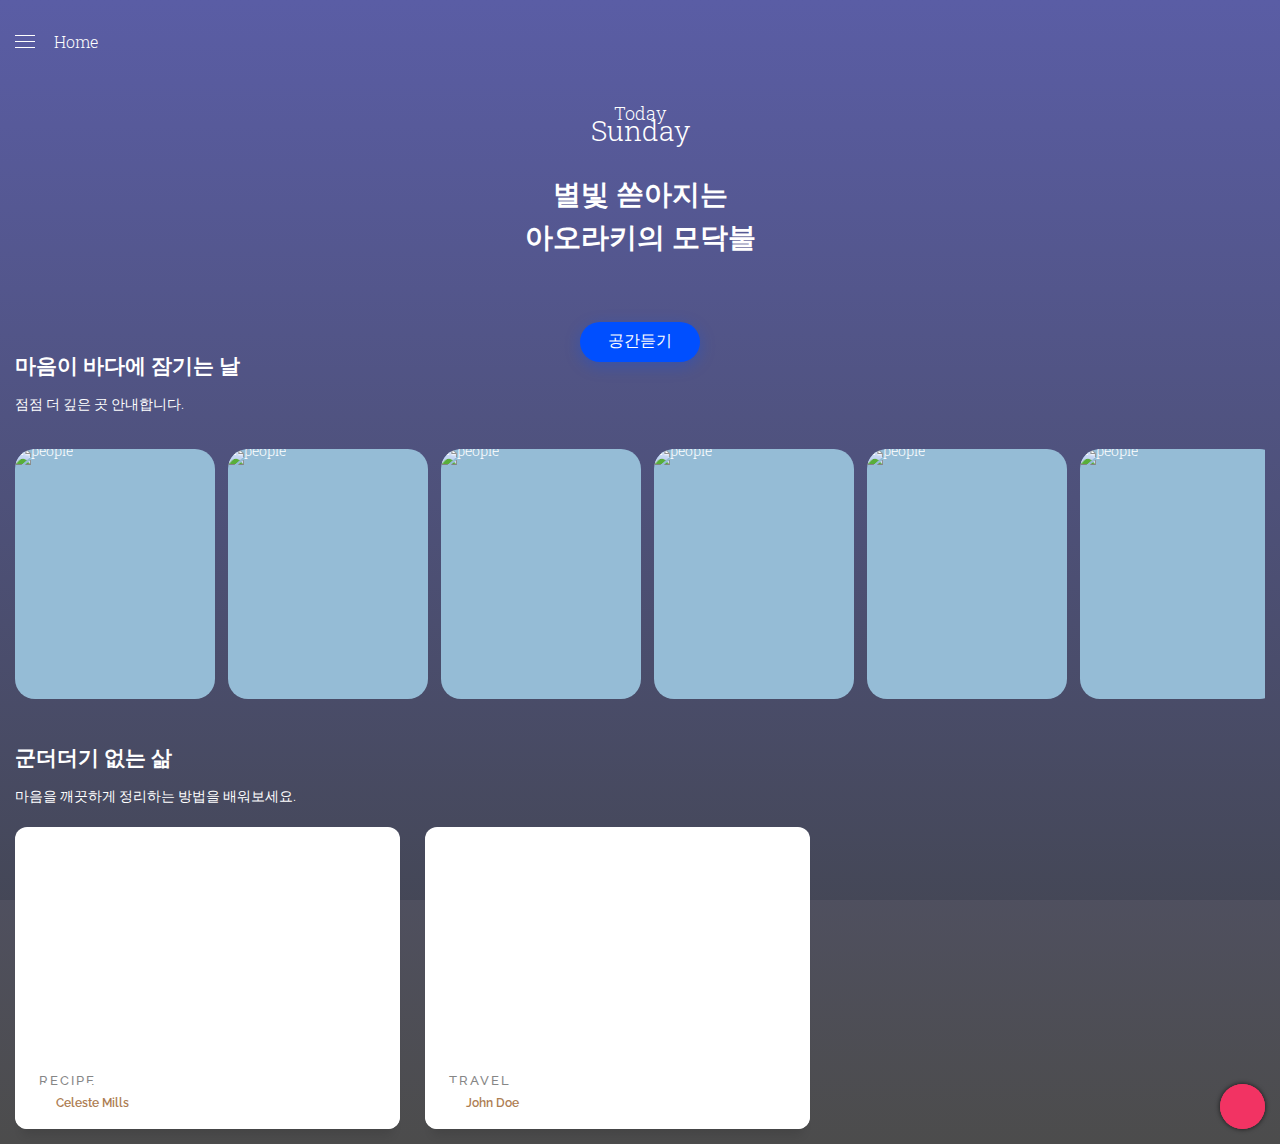
==== commit c47e252e: "pratice footer" ====
--- a/home/index.html
+++ b/home/index.html
@@ -172,122 +172,60 @@
                 </div>
               </div>
             </section>
-          </div>
+            
+          </div>
+
           <div class="recommend-part1">
             <h2>군더더기 없는 삶</h2><br>
-            <p>삶에서 중요한 것을 남기고, 마음을 깨끗하게</p><br>
-            <p>정리하는 방법을 배워보세요.</p>
-            <section class="carousel">
-              <div class="carousel__container">
-                <div class="carousel-item">
-                  <img
-                    class="carousel-item__img"
-                    src="images/kor_phar_tips/1.png"
-                    alt="people"
-                  />
-                  <div class="carousel-item__details">
-                    <div class="controls">
-                      <span class="fas fa-play-circle"></span>
-                      <span class="fas fa-plus-circle"></span>
-                    </div>
-                    <h5 class="carousel-item__details--title">Descriptive Title</h5>
-                    <h6 class="carousel-item__details--subtitle">Date and Duration</h6>
-                  </div>
-                </div>
-                <div class="carousel-item">
-                  <img
-                    class="carousel-item__img"
-                    src="images/soybean_soup/1.png"
-                    alt="people"
-                  />
-                  <div class="carousel-item__details">
-                    <div class="controls">
-                      <span class="fas fa-play-circle"></span>
-                      <span class="fas fa-plus-circle"></span>
-                    </div>
-                    <h5 class="carousel-item__details--title">Descriptive Title</h5>
-                    <h6 class="carousel-item__details--subtitle">Date and Duration</h6>
-                  </div>
-                </div>
-                <div class="carousel-item">
-                  <img
-                    class="carousel-item__img"
-                    src="https://images.pexels.com/photos/417344/pexels-photo-417344.jpeg?auto=compress&cs=tinysrgb&dpr=2&w=500"
-                    alt="people"
-                  />
-                  <div class="carousel-item__details">
-                    <div class="controls">
-                      <span class="fas fa-play-circle"></span>
-                      <span class="fas fa-plus-circle"></span>
-                    </div>
-                    <h5 class="carousel-item__details--title">Descriptive Title</h5>
-                    <h6 class="carousel-item__details--subtitle">Date and Duration</h6>
-                  </div>
-                </div>
-                <div class="carousel-item">
-                  <img
-                    class="carousel-item__img"
-                    src="https://images.pexels.com/photos/1071882/pexels-photo-1071882.jpeg?auto=compress&cs=tinysrgb&dpr=2&h=750&w=1260"
-                    alt="people"
-                  />
-                  <div class="carousel-item__details">
-                    <div class="controls">
-                      <span class="fas fa-play-circle"></span>
-                      <span class="fas fa-plus-circle"></span>
-                    </div>
-                    <h5 class="carousel-item__details--title">Descriptive Title</h5>
-                    <h6 class="carousel-item__details--subtitle">Date and Duration</h6>
-                  </div>
-                </div>
-                <div class="carousel-item">
-                  <img
-                    class="carousel-item__img"
-                    src="https://images.pexels.com/photos/417344/pexels-photo-417344.jpeg?auto=compress&cs=tinysrgb&dpr=2&w=500"
-                    alt="people"
-                  />
-                  <div class="carousel-item__details">
-                    <div class="controls">
-                      <span class="fas fa-play-circle"></span>
-                      <span class="fas fa-plus-circle"></span>
-                    </div>
-                    <h5 class="carousel-item__details--title">Descriptive Title</h5>
-                    <h6 class="carousel-item__details--subtitle">Date and Duration</h6>
-                  </div>
-                </div>
-                <div class="carousel-item">
-                  <img
-                    class="carousel-item__img"
-                    src="https://images.pexels.com/photos/6945/sunset-summer-golden-hour-paul-filitchkin.jpg?auto=compress&cs=tinysrgb&dpr=2&h=750&w=1260"
-                    alt="people"
-                  />
-                  <div class="carousel-item__details">
-                    <div class="controls">
-                      <span class="fas fa-play-circle"></span>
-                      <span class="fas fa-plus-circle"></span>
-                    </div>
-                    <h5 class="carousel-item__details--title">Descriptive Title</h5>
-                    <h6 class="carousel-item__details--subtitle">Date and Duration</h6>
-                  </div>
-                </div>
-        
-                <div class="carousel-item">
-                  <img
-                    class="carousel-item__img"
-                    src="https://images.pexels.com/photos/1964471/pexels-photo-1964471.jpeg?auto=compress&cs=tinysrgb&h=750&w=1260"
-                    alt="people"
-                  />
-                  <div class="carousel-item__details">
-                    <div class="controls">
-                      <span class="fas fa-play-circle"></span>
-                      <span class="fas fa-plus-circle"></span>
-                    </div>
-                    <h5 class="carousel-item__details--title">Descriptive Title</h5>
-                    <h6 class="carousel-item__details--subtitle">Date and Duration</h6>
-                  </div>
-                </div>
-              </div>
-            </section>
-          </div><br>
+            <p>마음을 깨끗하게 정리하는 방법을 배워보세요.</p>
+          <section class="cards">
+            <article class="card card--1">
+              <div class="card__info-hover">
+                <svg class="card__like"  viewBox="0 0 24 24">
+                <path fill="#000000" d="M12.1,18.55L12,18.65L11.89,18.55C7.14,14.24 4,11.39 4,8.5C4,6.5 5.5,5 7.5,5C9.04,5 10.54,6 11.07,7.36H12.93C13.46,6 14.96,5 16.5,5C18.5,5 20,6.5 20,8.5C20,11.39 16.86,14.24 12.1,18.55M16.5,3C14.76,3 13.09,3.81 12,5.08C10.91,3.81 9.24,3 7.5,3C4.42,3 2,5.41 2,8.5C2,12.27 5.4,15.36 10.55,20.03L12,21.35L13.45,20.03C18.6,15.36 22,12.27 22,8.5C22,5.41 19.58,3 16.5,3Z" />
+            </svg>
+                  <div class="card__clock-info">
+                    <svg class="card__clock"  viewBox="0 0 24 24"><path d="M12,20A7,7 0 0,1 5,13A7,7 0 0,1 12,6A7,7 0 0,1 19,13A7,7 0 0,1 12,20M19.03,7.39L20.45,5.97C20,5.46 19.55,5 19.04,4.56L17.62,6C16.07,4.74 14.12,4 12,4A9,9 0 0,0 3,13A9,9 0 0,0 12,22C17,22 21,17.97 21,13C21,10.88 20.26,8.93 19.03,7.39M11,14H13V8H11M15,1H9V3H15V1Z" />
+                    </svg><span class="card__time">15 min</span>
+                  </div>
+                
+              </div>
+              <div class="card__img"></div>
+              <a href="#" class="card_link">
+                 <div class="card__img--hover"></div>
+               </a>
+              <div class="card__info">
+                <span class="card__category"> Recipe</span>
+                <h3 class="card__title">Crisp Spanish tortilla Matzo brei</h3>
+                <span class="card__by">by <a href="#" class="card__author" title="author">Celeste Mills</a></span>
+              </div>
+            </article>
+              
+              
+            <article class="card card--2">
+              <div class="card__info-hover">
+                <svg class="card__like"  viewBox="0 0 24 24">
+                <path fill="#000000" d="M12.1,18.55L12,18.65L11.89,18.55C7.14,14.24 4,11.39 4,8.5C4,6.5 5.5,5 7.5,5C9.04,5 10.54,6 11.07,7.36H12.93C13.46,6 14.96,5 16.5,5C18.5,5 20,6.5 20,8.5C20,11.39 16.86,14.24 12.1,18.55M16.5,3C14.76,3 13.09,3.81 12,5.08C10.91,3.81 9.24,3 7.5,3C4.42,3 2,5.41 2,8.5C2,12.27 5.4,15.36 10.55,20.03L12,21.35L13.45,20.03C18.6,15.36 22,12.27 22,8.5C22,5.41 19.58,3 16.5,3Z" />
+            </svg>
+                  <div class="card__clock-info">
+                    <svg class="card__clock"  viewBox="0 0 24 24"><path d="M12,20A7,7 0 0,1 5,13A7,7 0 0,1 12,6A7,7 0 0,1 19,13A7,7 0 0,1 12,20M19.03,7.39L20.45,5.97C20,5.46 19.55,5 19.04,4.56L17.62,6C16.07,4.74 14.12,4 12,4A9,9 0 0,0 3,13A9,9 0 0,0 12,22C17,22 21,17.97 21,13C21,10.88 20.26,8.93 19.03,7.39M11,14H13V8H11M15,1H9V3H15V1Z" />
+                    </svg><span class="card__time">5 min</span>
+                  </div>
+                
+              </div>
+              <div class="card__img"></div>
+              <a href="#" class="card_link">
+                 <div class="card__img--hover"></div>
+               </a>
+              <div class="card__info">
+                <span class="card__category"> Travel</span>
+                <h3 class="card__title">Discover the sea</h3>
+                <span class="card__by">by <a href="#" class="card__author" title="author">John Doe</a></span>
+              </div>
+            </article>   
+          </section>
+          
+          </div>
         </div>
         <div class="html alarm">
           <div class="forecast clearfix">
@@ -459,7 +397,7 @@
         </div>
         <div class="html profile">
           <div class="photo flipInX animated">
-            <img src="https://raw.githubusercontent.com/khadkamhn/secret-project/master/img/mohan.png">
+            <img src="https://avatars.githubusercontent.com/u/67411280?s=460&u=074b0e4444da3f3da616662abd5451d18096be4d&v=4">
             <div class="social">
               <a href="https://facebook.com/khadkamhn" class="soc-item soc-count-1"><span class="ion-social-facebook"></span></a>
               <a href="https://twitter.com/khadkamhn" class="soc-item soc-count-2"><span class="ion-social-twitter"></span></a>
@@ -473,9 +411,9 @@
           </div>
           <div class="details">
             <p class="heading flipInY animated">
-              <span class="name">Mohan Khadka</span><span class="position">Web/Graphic Desiger</span>
+              <span class="name">jiman jang</span><span class="position">Junior Back-end developer</span>
             </p>
-            <p class="text fadeInUp animated">Hi, It's me Mohan from Nepal. I'm a web and graphics designer. Designing is my passion and I am still learning and developing my skills on graphics designing and coding. I have been working on various designing projects.</p>
+            <p class="text fadeInUp animated">I want to lear everything!</p>
           </div>
         </div>
         <div class="html credits">
--- a/home/style.css
+++ b/home/style.css
@@ -1,4 +1,6 @@
 @import url("https://fonts.googleapis.com/css2?family=Noto+Sans+KR&display=swap");
+@import url('https://fonts.googleapis.com/css?family=Roboto+Slab:100,300,400,700');
+@import url('https://fonts.googleapis.com/css?family=Raleway:300,300i,400,400i,500,500i,600,600i,700,700i,800,800i,900,900i');
 
 html { 
   background: url(https://raw.githubusercontent.com/khadkamhn/secret-project/master/img/background.jpg) no-repeat 50% 50% fixed; 
@@ -34,15 +36,11 @@
 .mobile-wrap {
   margin: auto;
   width: auto;
-  height: 1024px;
+  height: auto;
   overflow: hidden;
   position: relative;
   background: url(https://raw.githubusercontent.com/khadkamhn/secret-project/master/img/background.jpg) no-repeat center center fixed; 
   box-shadow: 0 12px 15px 0 rgba(0, 0, 0, .24), 0 17px 50px 0 rgba(0, 0, 0, .19)
-  -webkit-background-size: cover;
-  -moz-background-size: cover;
-  -o-background-size: cover;
-  background-size: cover;
 }
 
 .mobile-wrap:before {
@@ -1169,4 +1167,162 @@
 .carousel-item__details--subtitle {
   color: #fff;
   margin: 5px 0;
-}+}
+
+*{
+  box-sizing: border-box;
+}
+
+body, html {
+   font-family: 'Roboto Slab', serif;
+    margin: 0;
+    width: 100%;
+    height: 100%;
+    padding: 0;
+}
+
+body {
+  background-color: #D2DBDD;
+  display: flex;
+  display: -webkit-flex;
+  -webkit-justify-content: center;
+  -webkit-align-items: center;
+  justify-content: center;
+  align-items: center;
+}
+
+.cards {
+    width: 200%;
+    display: flex;
+    display: -webkit-flex;
+    justify-content: center;
+    -webkit-justify-content: center;
+    max-width: 820px;
+    margin-top: 30px;
+    margin-left: 0px;
+}
+
+.card--1 .card__img, .card--1 .card__img--hover {
+    background-image: url('https://images.pexels.com/photos/45202/brownie-dessert-cake-sweet-45202.jpeg?auto=compress&cs=tinysrgb&h=750&w=1260');
+}
+
+.card--2 .card__img, .card--2 .card__img--hover {
+    background-image: url('https://images.pexels.com/photos/307008/pexels-photo-307008.jpeg?auto=compress&cs=tinysrgb&h=750&w=1260');
+}
+
+.card__like {
+    width: 30px;
+}
+
+.card__clock {
+    width: 15px;
+  vertical-align: middle;
+    fill: #AD7D52;
+}
+.card__time {
+    font-size: 12px;
+    color: #AD7D52;
+    vertical-align: middle;
+    margin-left: 5px;
+}
+
+.card__clock-info {
+    float: right;
+}
+
+.card__img {
+  visibility: hidden;
+    background-size: cover;
+    background-position: center;
+    background-repeat: no-repeat;
+    width: 100%;
+    height: 235px;
+  border-top-left-radius: 12px;
+  border-top-right-radius: 12px;
+  
+}
+
+.card__info-hover {
+    position: absolute;
+    padding: 16px;
+  width: 100%;
+  opacity: 0;
+  top: 0;
+}
+
+.card__img--hover {
+  transition: 0.2s all ease-out;
+    background-size: cover;
+    background-position: center;
+    background-repeat: no-repeat;
+    width: 100%;
+  position: absolute;
+    height: 235px;
+  border-top-left-radius: 12px;
+border-top-right-radius: 12px;
+top: 0;
+  
+}
+.card {
+  margin-right: 25px;
+  transition: all .4s cubic-bezier(0.175, 0.885, 0, 1);
+  background-color: #fff;
+    width: 100%;
+  position: relative;
+  border-radius: 12px;
+  overflow: hidden;
+  box-shadow: 0px 13px 10px -7px rgba(0, 0, 0,0.1);
+}
+.card:hover {
+  box-shadow: 0px 30px 18px -8px rgba(0, 0, 0,0.1);
+    transform: scale(1.10, 1.10);
+}
+
+.card__info {
+z-index: 2;
+  background-color: #fff;
+  border-bottom-left-radius: 12px;
+  border-bottom-right-radius: 12px;
+   padding: 16px 24px 24px 24px;
+}
+
+.card__category {
+    font-family: 'Raleway', sans-serif;
+    text-transform: uppercase;
+    font-size: 13px;
+    letter-spacing: 2px;
+    font-weight: 500;
+  color: #868686;
+}
+
+.card__title {
+    margin-top: 5px;
+    margin-bottom: 10px;
+    font-family: 'Roboto Slab', serif;
+}
+
+.card__by {
+    font-size: 12px;
+    font-family: 'Raleway', sans-serif;
+    font-weight: 500;
+}
+
+.card__author {
+    font-weight: 600;
+    text-decoration: none;
+    color: #AD7D52;
+}
+
+.card:hover .card__img--hover {
+    height: 100%;
+    opacity: 0.3;
+}
+
+.card:hover .card__info {
+    background-color: transparent;
+    position: relative;
+}
+
+.card:hover .card__info-hover {
+    opacity: 1;
+}
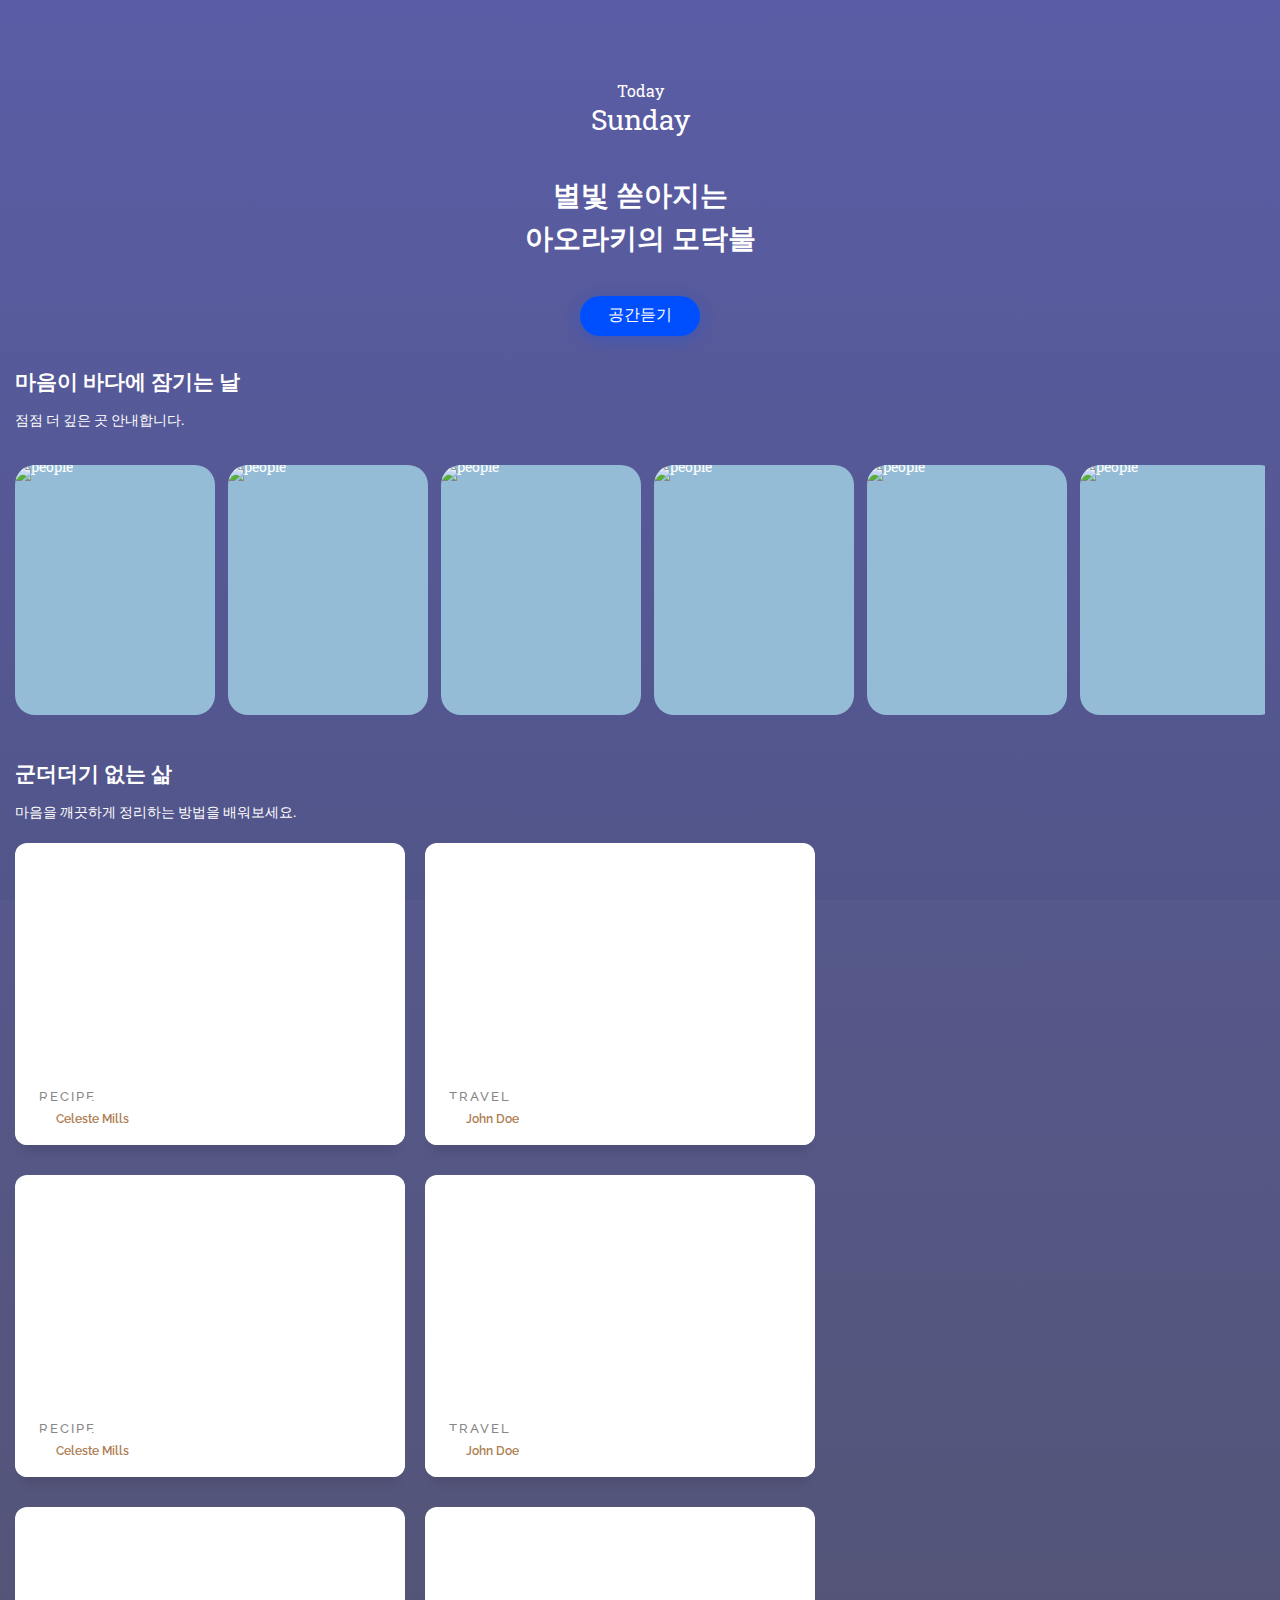
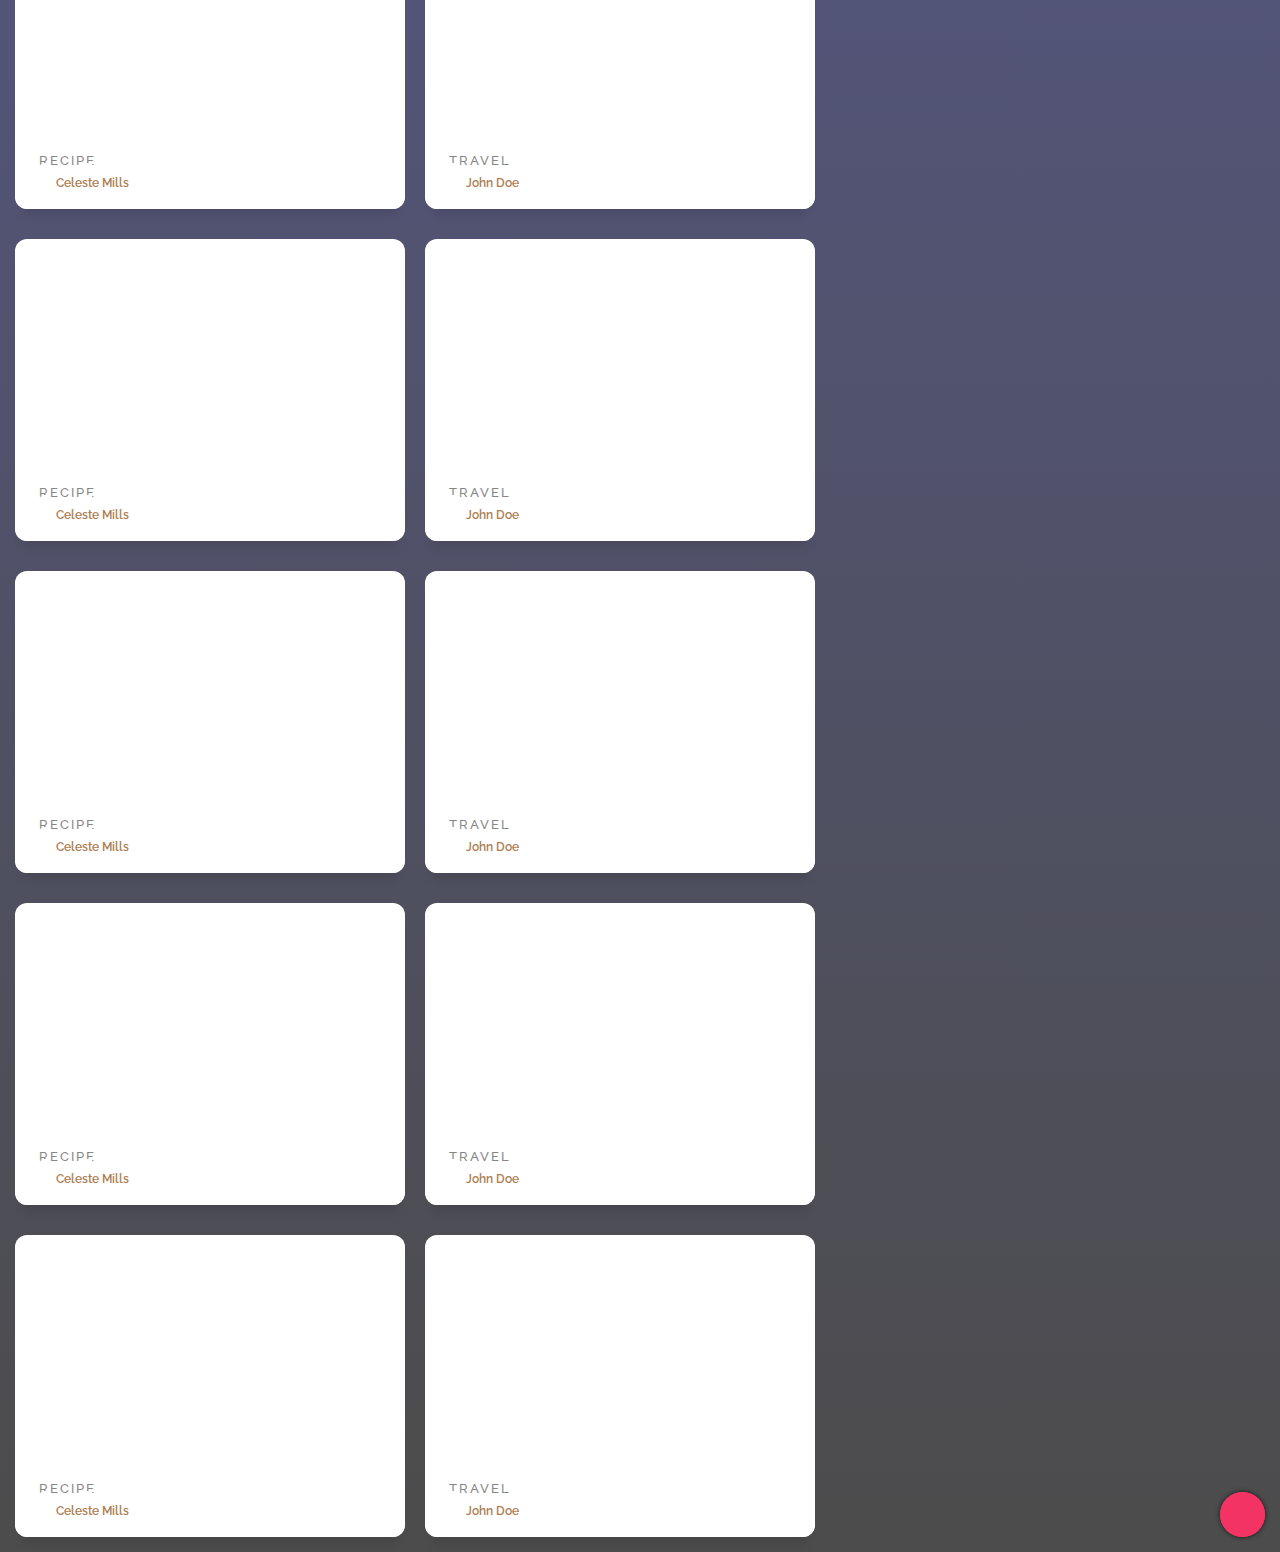
==== commit 31f3b28e: "pratice footer2" ====
--- a/home/index.html
+++ b/home/index.html
@@ -11,14 +11,14 @@
   <div class="mobile-wrap">
     <div class="mobile clearfix">
       <div class="header">
-        <span class="ion-ios-navicon pull-left"><i></i></span>
+       <!-- <span class="ion-ios-navicon pull-left"><i></i></span>
         <span class="title">Home</span>
         <span class="ion-ios-search pull-right"></span>
         <div class="search">
         <form method="post">
           <input type="search" placeholder="Search Here">
         </form>
-        </div>
+        </div> -->
       </div>
       <div class="sidebar">
         <div class="sidebar-overlay"></div>
@@ -224,6 +224,282 @@
               </div>
             </article>   
           </section>
+          <section class="cards">
+            <article class="card card--1">
+              <div class="card__info-hover">
+                <svg class="card__like"  viewBox="0 0 24 24">
+                <path fill="#000000" d="M12.1,18.55L12,18.65L11.89,18.55C7.14,14.24 4,11.39 4,8.5C4,6.5 5.5,5 7.5,5C9.04,5 10.54,6 11.07,7.36H12.93C13.46,6 14.96,5 16.5,5C18.5,5 20,6.5 20,8.5C20,11.39 16.86,14.24 12.1,18.55M16.5,3C14.76,3 13.09,3.81 12,5.08C10.91,3.81 9.24,3 7.5,3C4.42,3 2,5.41 2,8.5C2,12.27 5.4,15.36 10.55,20.03L12,21.35L13.45,20.03C18.6,15.36 22,12.27 22,8.5C22,5.41 19.58,3 16.5,3Z" />
+            </svg>
+                  <div class="card__clock-info">
+                    <svg class="card__clock"  viewBox="0 0 24 24"><path d="M12,20A7,7 0 0,1 5,13A7,7 0 0,1 12,6A7,7 0 0,1 19,13A7,7 0 0,1 12,20M19.03,7.39L20.45,5.97C20,5.46 19.55,5 19.04,4.56L17.62,6C16.07,4.74 14.12,4 12,4A9,9 0 0,0 3,13A9,9 0 0,0 12,22C17,22 21,17.97 21,13C21,10.88 20.26,8.93 19.03,7.39M11,14H13V8H11M15,1H9V3H15V1Z" />
+                    </svg><span class="card__time">15 min</span>
+                  </div>
+                
+              </div>
+              <div class="card__img"></div>
+              <a href="#" class="card_link">
+                 <div class="card__img--hover"></div>
+               </a>
+              <div class="card__info">
+                <span class="card__category"> Recipe</span>
+                <h3 class="card__title">Crisp Spanish tortilla Matzo brei</h3>
+                <span class="card__by">by <a href="#" class="card__author" title="author">Celeste Mills</a></span>
+              </div>
+            </article>
+              
+              
+            <article class="card card--2">
+              <div class="card__info-hover">
+                <svg class="card__like"  viewBox="0 0 24 24">
+                <path fill="#000000" d="M12.1,18.55L12,18.65L11.89,18.55C7.14,14.24 4,11.39 4,8.5C4,6.5 5.5,5 7.5,5C9.04,5 10.54,6 11.07,7.36H12.93C13.46,6 14.96,5 16.5,5C18.5,5 20,6.5 20,8.5C20,11.39 16.86,14.24 12.1,18.55M16.5,3C14.76,3 13.09,3.81 12,5.08C10.91,3.81 9.24,3 7.5,3C4.42,3 2,5.41 2,8.5C2,12.27 5.4,15.36 10.55,20.03L12,21.35L13.45,20.03C18.6,15.36 22,12.27 22,8.5C22,5.41 19.58,3 16.5,3Z" />
+            </svg>
+                  <div class="card__clock-info">
+                    <svg class="card__clock"  viewBox="0 0 24 24"><path d="M12,20A7,7 0 0,1 5,13A7,7 0 0,1 12,6A7,7 0 0,1 19,13A7,7 0 0,1 12,20M19.03,7.39L20.45,5.97C20,5.46 19.55,5 19.04,4.56L17.62,6C16.07,4.74 14.12,4 12,4A9,9 0 0,0 3,13A9,9 0 0,0 12,22C17,22 21,17.97 21,13C21,10.88 20.26,8.93 19.03,7.39M11,14H13V8H11M15,1H9V3H15V1Z" />
+                    </svg><span class="card__time">5 min</span>
+                  </div>
+                
+              </div>
+              <div class="card__img"></div>
+              <a href="#" class="card_link">
+                 <div class="card__img--hover"></div>
+               </a>
+              <div class="card__info">
+                <span class="card__category"> Travel</span>
+                <h3 class="card__title">Discover the sea</h3>
+                <span class="card__by">by <a href="#" class="card__author" title="author">John Doe</a></span>
+              </div>
+            </article>   
+          </section>
+          <section class="cards">
+            <article class="card card--1">
+              <div class="card__info-hover">
+                <svg class="card__like"  viewBox="0 0 24 24">
+                <path fill="#000000" d="M12.1,18.55L12,18.65L11.89,18.55C7.14,14.24 4,11.39 4,8.5C4,6.5 5.5,5 7.5,5C9.04,5 10.54,6 11.07,7.36H12.93C13.46,6 14.96,5 16.5,5C18.5,5 20,6.5 20,8.5C20,11.39 16.86,14.24 12.1,18.55M16.5,3C14.76,3 13.09,3.81 12,5.08C10.91,3.81 9.24,3 7.5,3C4.42,3 2,5.41 2,8.5C2,12.27 5.4,15.36 10.55,20.03L12,21.35L13.45,20.03C18.6,15.36 22,12.27 22,8.5C22,5.41 19.58,3 16.5,3Z" />
+            </svg>
+                  <div class="card__clock-info">
+                    <svg class="card__clock"  viewBox="0 0 24 24"><path d="M12,20A7,7 0 0,1 5,13A7,7 0 0,1 12,6A7,7 0 0,1 19,13A7,7 0 0,1 12,20M19.03,7.39L20.45,5.97C20,5.46 19.55,5 19.04,4.56L17.62,6C16.07,4.74 14.12,4 12,4A9,9 0 0,0 3,13A9,9 0 0,0 12,22C17,22 21,17.97 21,13C21,10.88 20.26,8.93 19.03,7.39M11,14H13V8H11M15,1H9V3H15V1Z" />
+                    </svg><span class="card__time">15 min</span>
+                  </div>
+                
+              </div>
+              <div class="card__img"></div>
+              <a href="#" class="card_link">
+                 <div class="card__img--hover"></div>
+               </a>
+              <div class="card__info">
+                <span class="card__category"> Recipe</span>
+                <h3 class="card__title">Crisp Spanish tortilla Matzo brei</h3>
+                <span class="card__by">by <a href="#" class="card__author" title="author">Celeste Mills</a></span>
+              </div>
+            </article>
+              
+              
+            <article class="card card--2">
+              <div class="card__info-hover">
+                <svg class="card__like"  viewBox="0 0 24 24">
+                <path fill="#000000" d="M12.1,18.55L12,18.65L11.89,18.55C7.14,14.24 4,11.39 4,8.5C4,6.5 5.5,5 7.5,5C9.04,5 10.54,6 11.07,7.36H12.93C13.46,6 14.96,5 16.5,5C18.5,5 20,6.5 20,8.5C20,11.39 16.86,14.24 12.1,18.55M16.5,3C14.76,3 13.09,3.81 12,5.08C10.91,3.81 9.24,3 7.5,3C4.42,3 2,5.41 2,8.5C2,12.27 5.4,15.36 10.55,20.03L12,21.35L13.45,20.03C18.6,15.36 22,12.27 22,8.5C22,5.41 19.58,3 16.5,3Z" />
+            </svg>
+                  <div class="card__clock-info">
+                    <svg class="card__clock"  viewBox="0 0 24 24"><path d="M12,20A7,7 0 0,1 5,13A7,7 0 0,1 12,6A7,7 0 0,1 19,13A7,7 0 0,1 12,20M19.03,7.39L20.45,5.97C20,5.46 19.55,5 19.04,4.56L17.62,6C16.07,4.74 14.12,4 12,4A9,9 0 0,0 3,13A9,9 0 0,0 12,22C17,22 21,17.97 21,13C21,10.88 20.26,8.93 19.03,7.39M11,14H13V8H11M15,1H9V3H15V1Z" />
+                    </svg><span class="card__time">5 min</span>
+                  </div>
+                
+              </div>
+              <div class="card__img"></div>
+              <a href="#" class="card_link">
+                 <div class="card__img--hover"></div>
+               </a>
+              <div class="card__info">
+                <span class="card__category"> Travel</span>
+                <h3 class="card__title">Discover the sea</h3>
+                <span class="card__by">by <a href="#" class="card__author" title="author">John Doe</a></span>
+              </div>
+            </article>   
+          </section>
+          <section class="cards">
+            <article class="card card--1">
+              <div class="card__info-hover">
+                <svg class="card__like"  viewBox="0 0 24 24">
+                <path fill="#000000" d="M12.1,18.55L12,18.65L11.89,18.55C7.14,14.24 4,11.39 4,8.5C4,6.5 5.5,5 7.5,5C9.04,5 10.54,6 11.07,7.36H12.93C13.46,6 14.96,5 16.5,5C18.5,5 20,6.5 20,8.5C20,11.39 16.86,14.24 12.1,18.55M16.5,3C14.76,3 13.09,3.81 12,5.08C10.91,3.81 9.24,3 7.5,3C4.42,3 2,5.41 2,8.5C2,12.27 5.4,15.36 10.55,20.03L12,21.35L13.45,20.03C18.6,15.36 22,12.27 22,8.5C22,5.41 19.58,3 16.5,3Z" />
+            </svg>
+                  <div class="card__clock-info">
+                    <svg class="card__clock"  viewBox="0 0 24 24"><path d="M12,20A7,7 0 0,1 5,13A7,7 0 0,1 12,6A7,7 0 0,1 19,13A7,7 0 0,1 12,20M19.03,7.39L20.45,5.97C20,5.46 19.55,5 19.04,4.56L17.62,6C16.07,4.74 14.12,4 12,4A9,9 0 0,0 3,13A9,9 0 0,0 12,22C17,22 21,17.97 21,13C21,10.88 20.26,8.93 19.03,7.39M11,14H13V8H11M15,1H9V3H15V1Z" />
+                    </svg><span class="card__time">15 min</span>
+                  </div>
+                
+              </div>
+              <div class="card__img"></div>
+              <a href="#" class="card_link">
+                 <div class="card__img--hover"></div>
+               </a>
+              <div class="card__info">
+                <span class="card__category"> Recipe</span>
+                <h3 class="card__title">Crisp Spanish tortilla Matzo brei</h3>
+                <span class="card__by">by <a href="#" class="card__author" title="author">Celeste Mills</a></span>
+              </div>
+            </article>
+              
+              
+            <article class="card card--2">
+              <div class="card__info-hover">
+                <svg class="card__like"  viewBox="0 0 24 24">
+                <path fill="#000000" d="M12.1,18.55L12,18.65L11.89,18.55C7.14,14.24 4,11.39 4,8.5C4,6.5 5.5,5 7.5,5C9.04,5 10.54,6 11.07,7.36H12.93C13.46,6 14.96,5 16.5,5C18.5,5 20,6.5 20,8.5C20,11.39 16.86,14.24 12.1,18.55M16.5,3C14.76,3 13.09,3.81 12,5.08C10.91,3.81 9.24,3 7.5,3C4.42,3 2,5.41 2,8.5C2,12.27 5.4,15.36 10.55,20.03L12,21.35L13.45,20.03C18.6,15.36 22,12.27 22,8.5C22,5.41 19.58,3 16.5,3Z" />
+            </svg>
+                  <div class="card__clock-info">
+                    <svg class="card__clock"  viewBox="0 0 24 24"><path d="M12,20A7,7 0 0,1 5,13A7,7 0 0,1 12,6A7,7 0 0,1 19,13A7,7 0 0,1 12,20M19.03,7.39L20.45,5.97C20,5.46 19.55,5 19.04,4.56L17.62,6C16.07,4.74 14.12,4 12,4A9,9 0 0,0 3,13A9,9 0 0,0 12,22C17,22 21,17.97 21,13C21,10.88 20.26,8.93 19.03,7.39M11,14H13V8H11M15,1H9V3H15V1Z" />
+                    </svg><span class="card__time">5 min</span>
+                  </div>
+                
+              </div>
+              <div class="card__img"></div>
+              <a href="#" class="card_link">
+                 <div class="card__img--hover"></div>
+               </a>
+              <div class="card__info">
+                <span class="card__category"> Travel</span>
+                <h3 class="card__title">Discover the sea</h3>
+                <span class="card__by">by <a href="#" class="card__author" title="author">John Doe</a></span>
+              </div>
+            </article>   
+          </section>
+          <section class="cards">
+            <article class="card card--1">
+              <div class="card__info-hover">
+                <svg class="card__like"  viewBox="0 0 24 24">
+                <path fill="#000000" d="M12.1,18.55L12,18.65L11.89,18.55C7.14,14.24 4,11.39 4,8.5C4,6.5 5.5,5 7.5,5C9.04,5 10.54,6 11.07,7.36H12.93C13.46,6 14.96,5 16.5,5C18.5,5 20,6.5 20,8.5C20,11.39 16.86,14.24 12.1,18.55M16.5,3C14.76,3 13.09,3.81 12,5.08C10.91,3.81 9.24,3 7.5,3C4.42,3 2,5.41 2,8.5C2,12.27 5.4,15.36 10.55,20.03L12,21.35L13.45,20.03C18.6,15.36 22,12.27 22,8.5C22,5.41 19.58,3 16.5,3Z" />
+            </svg>
+                  <div class="card__clock-info">
+                    <svg class="card__clock"  viewBox="0 0 24 24"><path d="M12,20A7,7 0 0,1 5,13A7,7 0 0,1 12,6A7,7 0 0,1 19,13A7,7 0 0,1 12,20M19.03,7.39L20.45,5.97C20,5.46 19.55,5 19.04,4.56L17.62,6C16.07,4.74 14.12,4 12,4A9,9 0 0,0 3,13A9,9 0 0,0 12,22C17,22 21,17.97 21,13C21,10.88 20.26,8.93 19.03,7.39M11,14H13V8H11M15,1H9V3H15V1Z" />
+                    </svg><span class="card__time">15 min</span>
+                  </div>
+                
+              </div>
+              <div class="card__img"></div>
+              <a href="#" class="card_link">
+                 <div class="card__img--hover"></div>
+               </a>
+              <div class="card__info">
+                <span class="card__category"> Recipe</span>
+                <h3 class="card__title">Crisp Spanish tortilla Matzo brei</h3>
+                <span class="card__by">by <a href="#" class="card__author" title="author">Celeste Mills</a></span>
+              </div>
+            </article>
+              
+              
+            <article class="card card--2">
+              <div class="card__info-hover">
+                <svg class="card__like"  viewBox="0 0 24 24">
+                <path fill="#000000" d="M12.1,18.55L12,18.65L11.89,18.55C7.14,14.24 4,11.39 4,8.5C4,6.5 5.5,5 7.5,5C9.04,5 10.54,6 11.07,7.36H12.93C13.46,6 14.96,5 16.5,5C18.5,5 20,6.5 20,8.5C20,11.39 16.86,14.24 12.1,18.55M16.5,3C14.76,3 13.09,3.81 12,5.08C10.91,3.81 9.24,3 7.5,3C4.42,3 2,5.41 2,8.5C2,12.27 5.4,15.36 10.55,20.03L12,21.35L13.45,20.03C18.6,15.36 22,12.27 22,8.5C22,5.41 19.58,3 16.5,3Z" />
+            </svg>
+                  <div class="card__clock-info">
+                    <svg class="card__clock"  viewBox="0 0 24 24"><path d="M12,20A7,7 0 0,1 5,13A7,7 0 0,1 12,6A7,7 0 0,1 19,13A7,7 0 0,1 12,20M19.03,7.39L20.45,5.97C20,5.46 19.55,5 19.04,4.56L17.62,6C16.07,4.74 14.12,4 12,4A9,9 0 0,0 3,13A9,9 0 0,0 12,22C17,22 21,17.97 21,13C21,10.88 20.26,8.93 19.03,7.39M11,14H13V8H11M15,1H9V3H15V1Z" />
+                    </svg><span class="card__time">5 min</span>
+                  </div>
+                
+              </div>
+              <div class="card__img"></div>
+              <a href="#" class="card_link">
+                 <div class="card__img--hover"></div>
+               </a>
+              <div class="card__info">
+                <span class="card__category"> Travel</span>
+                <h3 class="card__title">Discover the sea</h3>
+                <span class="card__by">by <a href="#" class="card__author" title="author">John Doe</a></span>
+              </div>
+            </article>   
+          </section>
+          <section class="cards">
+            <article class="card card--1">
+              <div class="card__info-hover">
+                <svg class="card__like"  viewBox="0 0 24 24">
+                <path fill="#000000" d="M12.1,18.55L12,18.65L11.89,18.55C7.14,14.24 4,11.39 4,8.5C4,6.5 5.5,5 7.5,5C9.04,5 10.54,6 11.07,7.36H12.93C13.46,6 14.96,5 16.5,5C18.5,5 20,6.5 20,8.5C20,11.39 16.86,14.24 12.1,18.55M16.5,3C14.76,3 13.09,3.81 12,5.08C10.91,3.81 9.24,3 7.5,3C4.42,3 2,5.41 2,8.5C2,12.27 5.4,15.36 10.55,20.03L12,21.35L13.45,20.03C18.6,15.36 22,12.27 22,8.5C22,5.41 19.58,3 16.5,3Z" />
+            </svg>
+                  <div class="card__clock-info">
+                    <svg class="card__clock"  viewBox="0 0 24 24"><path d="M12,20A7,7 0 0,1 5,13A7,7 0 0,1 12,6A7,7 0 0,1 19,13A7,7 0 0,1 12,20M19.03,7.39L20.45,5.97C20,5.46 19.55,5 19.04,4.56L17.62,6C16.07,4.74 14.12,4 12,4A9,9 0 0,0 3,13A9,9 0 0,0 12,22C17,22 21,17.97 21,13C21,10.88 20.26,8.93 19.03,7.39M11,14H13V8H11M15,1H9V3H15V1Z" />
+                    </svg><span class="card__time">15 min</span>
+                  </div>
+                
+              </div>
+              <div class="card__img"></div>
+              <a href="#" class="card_link">
+                 <div class="card__img--hover"></div>
+               </a>
+              <div class="card__info">
+                <span class="card__category"> Recipe</span>
+                <h3 class="card__title">Crisp Spanish tortilla Matzo brei</h3>
+                <span class="card__by">by <a href="#" class="card__author" title="author">Celeste Mills</a></span>
+              </div>
+            </article>
+              
+              
+            <article class="card card--2">
+              <div class="card__info-hover">
+                <svg class="card__like"  viewBox="0 0 24 24">
+                <path fill="#000000" d="M12.1,18.55L12,18.65L11.89,18.55C7.14,14.24 4,11.39 4,8.5C4,6.5 5.5,5 7.5,5C9.04,5 10.54,6 11.07,7.36H12.93C13.46,6 14.96,5 16.5,5C18.5,5 20,6.5 20,8.5C20,11.39 16.86,14.24 12.1,18.55M16.5,3C14.76,3 13.09,3.81 12,5.08C10.91,3.81 9.24,3 7.5,3C4.42,3 2,5.41 2,8.5C2,12.27 5.4,15.36 10.55,20.03L12,21.35L13.45,20.03C18.6,15.36 22,12.27 22,8.5C22,5.41 19.58,3 16.5,3Z" />
+            </svg>
+                  <div class="card__clock-info">
+                    <svg class="card__clock"  viewBox="0 0 24 24"><path d="M12,20A7,7 0 0,1 5,13A7,7 0 0,1 12,6A7,7 0 0,1 19,13A7,7 0 0,1 12,20M19.03,7.39L20.45,5.97C20,5.46 19.55,5 19.04,4.56L17.62,6C16.07,4.74 14.12,4 12,4A9,9 0 0,0 3,13A9,9 0 0,0 12,22C17,22 21,17.97 21,13C21,10.88 20.26,8.93 19.03,7.39M11,14H13V8H11M15,1H9V3H15V1Z" />
+                    </svg><span class="card__time">5 min</span>
+                  </div>
+                
+              </div>
+              <div class="card__img"></div>
+              <a href="#" class="card_link">
+                 <div class="card__img--hover"></div>
+               </a>
+              <div class="card__info">
+                <span class="card__category"> Travel</span>
+                <h3 class="card__title">Discover the sea</h3>
+                <span class="card__by">by <a href="#" class="card__author" title="author">John Doe</a></span>
+              </div>
+            </article>   
+          </section>
+          <section class="cards">
+            <article class="card card--1">
+              <div class="card__info-hover">
+                <svg class="card__like"  viewBox="0 0 24 24">
+                <path fill="#000000" d="M12.1,18.55L12,18.65L11.89,18.55C7.14,14.24 4,11.39 4,8.5C4,6.5 5.5,5 7.5,5C9.04,5 10.54,6 11.07,7.36H12.93C13.46,6 14.96,5 16.5,5C18.5,5 20,6.5 20,8.5C20,11.39 16.86,14.24 12.1,18.55M16.5,3C14.76,3 13.09,3.81 12,5.08C10.91,3.81 9.24,3 7.5,3C4.42,3 2,5.41 2,8.5C2,12.27 5.4,15.36 10.55,20.03L12,21.35L13.45,20.03C18.6,15.36 22,12.27 22,8.5C22,5.41 19.58,3 16.5,3Z" />
+            </svg>
+                  <div class="card__clock-info">
+                    <svg class="card__clock"  viewBox="0 0 24 24"><path d="M12,20A7,7 0 0,1 5,13A7,7 0 0,1 12,6A7,7 0 0,1 19,13A7,7 0 0,1 12,20M19.03,7.39L20.45,5.97C20,5.46 19.55,5 19.04,4.56L17.62,6C16.07,4.74 14.12,4 12,4A9,9 0 0,0 3,13A9,9 0 0,0 12,22C17,22 21,17.97 21,13C21,10.88 20.26,8.93 19.03,7.39M11,14H13V8H11M15,1H9V3H15V1Z" />
+                    </svg><span class="card__time">15 min</span>
+                  </div>
+                
+              </div>
+              <div class="card__img"></div>
+              <a href="#" class="card_link">
+                 <div class="card__img--hover"></div>
+               </a>
+              <div class="card__info">
+                <span class="card__category"> Recipe</span>
+                <h3 class="card__title">Crisp Spanish tortilla Matzo brei</h3>
+                <span class="card__by">by <a href="#" class="card__author" title="author">Celeste Mills</a></span>
+              </div>
+            </article>
+              
+              
+            <article class="card card--2">
+              <div class="card__info-hover">
+                <svg class="card__like"  viewBox="0 0 24 24">
+                <path fill="#000000" d="M12.1,18.55L12,18.65L11.89,18.55C7.14,14.24 4,11.39 4,8.5C4,6.5 5.5,5 7.5,5C9.04,5 10.54,6 11.07,7.36H12.93C13.46,6 14.96,5 16.5,5C18.5,5 20,6.5 20,8.5C20,11.39 16.86,14.24 12.1,18.55M16.5,3C14.76,3 13.09,3.81 12,5.08C10.91,3.81 9.24,3 7.5,3C4.42,3 2,5.41 2,8.5C2,12.27 5.4,15.36 10.55,20.03L12,21.35L13.45,20.03C18.6,15.36 22,12.27 22,8.5C22,5.41 19.58,3 16.5,3Z" />
+            </svg>
+                  <div class="card__clock-info">
+                    <svg class="card__clock"  viewBox="0 0 24 24"><path d="M12,20A7,7 0 0,1 5,13A7,7 0 0,1 12,6A7,7 0 0,1 19,13A7,7 0 0,1 12,20M19.03,7.39L20.45,5.97C20,5.46 19.55,5 19.04,4.56L17.62,6C16.07,4.74 14.12,4 12,4A9,9 0 0,0 3,13A9,9 0 0,0 12,22C17,22 21,17.97 21,13C21,10.88 20.26,8.93 19.03,7.39M11,14H13V8H11M15,1H9V3H15V1Z" />
+                    </svg><span class="card__time">5 min</span>
+                  </div>
+                
+              </div>
+              <div class="card__img"></div>
+              <a href="#" class="card_link">
+                 <div class="card__img--hover"></div>
+               </a>
+              <div class="card__info">
+                <span class="card__category"> Travel</span>
+                <h3 class="card__title">Discover the sea</h3>
+                <span class="card__by">by <a href="#" class="card__author" title="author">John Doe</a></span>
+              </div>
+            </article>   
+          </section>
           
           </div>
         </div>
@@ -439,6 +715,25 @@
       </div>
     </div>
   </div>
+  <!--<div class="footer">
+    <span class="ion-ios-navicon pull-left"><i></i></span>
+     <span class="title">Home</span>
+     <span class="ion-ios-search pull-right"></span>
+     <div class="search">
+     <form method="post">
+       <input type="search" placeholder="Search Here">
+     </form>
+     </div>
+    -->
+    <section>
+      <ion-footer-bar class="bar-energized" ng-if="$root.showFooter">
+        <div class="button-bar">
+          <button  class="button button-icon icon ion-home"></button>
+          <button class="button button-icon ion-email"></button>
+		  <button  class="button button-icon ion-information-circled"></button>
+        </div>
+    </ion-footer-bar>
+    </section>
   <script src="https://ajax.googleapis.com/ajax/libs/jquery/1.11.2/jquery.min.js"></script>
   <script src="script.js"></script>
 </body>
--- a/home/style.css
+++ b/home/style.css
@@ -14,6 +14,12 @@
 
 body {
   font: 300 18px/18px Roboto
+  -webkit-background-size: cover;
+  -moz-background-size: cover;
+  -o-background-size: cover;
+  background-size: cover;
+  width: 100%;
+  height: auto;
 }
 
 *,
@@ -41,6 +47,10 @@
   position: relative;
   background: url(https://raw.githubusercontent.com/khadkamhn/secret-project/master/img/background.jpg) no-repeat center center fixed; 
   box-shadow: 0 12px 15px 0 rgba(0, 0, 0, .24), 0 17px 50px 0 rgba(0, 0, 0, .19)
+  -webkit-background-size: cover;
+  -moz-background-size: cover;
+  -o-background-size: cover;
+  background-size: cover;
 }
 
 .mobile-wrap:before {
@@ -1005,6 +1015,7 @@
 	left:50%;
 	top:50%;
 	transform: translate(-50%,-625%);
+  margin-top: -1030px;
 }
 button:focus {
 	outline:0;
@@ -1192,14 +1203,15 @@
 }
 
 .cards {
-    width: 200%;
+    width: 100%;
     display: flex;
     display: -webkit-flex;
     justify-content: center;
     -webkit-justify-content: center;
     max-width: 820px;
     margin-top: 30px;
-    margin-left: 0px;
+    margin-right: 50px;
+    margin-left: -20px;
 }
 
 .card--1 .card__img, .card--1 .card__img--hover {
@@ -1264,10 +1276,10 @@
   
 }
 .card {
-  margin-right: 25px;
+  margin-left: 20px;
   transition: all .4s cubic-bezier(0.175, 0.885, 0, 1);
   background-color: #fff;
-    width: 100%;
+    width: 50%;
   position: relative;
   border-radius: 12px;
   overflow: hidden;
@@ -1279,7 +1291,7 @@
 }
 
 .card__info {
-z-index: 2;
+  z-index: 2;
   background-color: #fff;
   border-bottom-left-radius: 12px;
   border-bottom-right-radius: 12px;
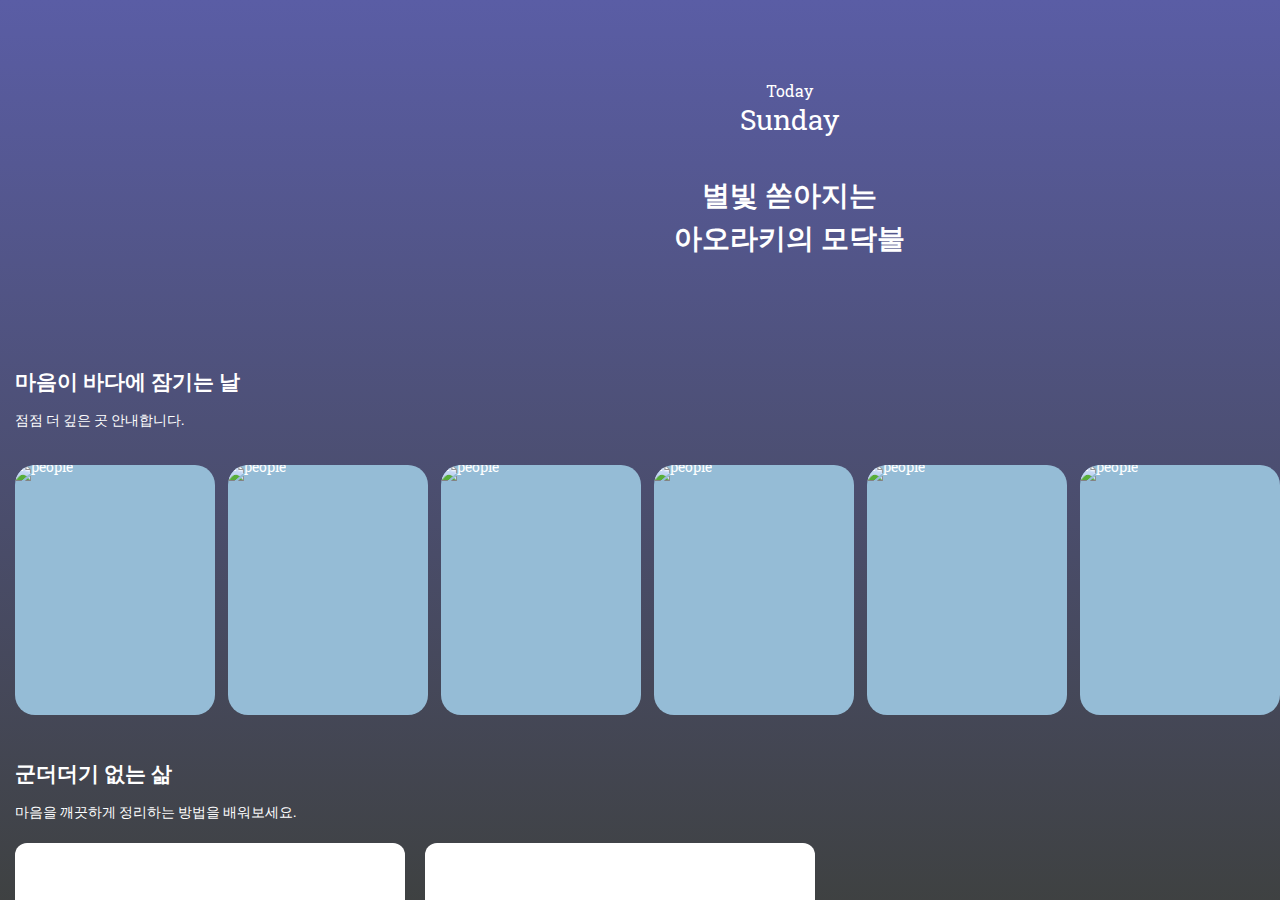
==== commit 72e7d185: "modify footer bar" ====
--- a/home/index.html
+++ b/home/index.html
@@ -714,27 +714,11 @@
         <a href="#toggle" class="mask"><i class="ion-ios-plus-empty"></i></a>
       </div>
     </div>
+    
   </div>
-  <!--<div class="footer">
-    <span class="ion-ios-navicon pull-left"><i></i></span>
-     <span class="title">Home</span>
-     <span class="ion-ios-search pull-right"></span>
-     <div class="search">
-     <form method="post">
-       <input type="search" placeholder="Search Here">
-     </form>
-     </div>
-    -->
-    <section>
-      <ion-footer-bar class="bar-energized" ng-if="$root.showFooter">
-        <div class="button-bar">
-          <button  class="button button-icon icon ion-home"></button>
-          <button class="button button-icon ion-email"></button>
-		  <button  class="button button-icon ion-information-circled"></button>
-        </div>
-    </ion-footer-bar>
-    </section>
+  
   <script src="https://ajax.googleapis.com/ajax/libs/jquery/1.11.2/jquery.min.js"></script>
   <script src="script.js"></script>
+  <script src="footer.js"></script>
 </body>
 </html>--- a/home/style.css
+++ b/home/style.css
@@ -20,6 +20,8 @@
   background-size: cover;
   width: 100%;
   height: auto;
+  display: flex;
+  flex-direction: column;
 }
 
 *,
@@ -1338,3 +1340,11 @@
 .card:hover .card__info-hover {
     opacity: 1;
 }
+
+.wrapper {
+  flex: 1 0 auto;
+}
+
+footer {
+  flex-shrink: 0;
+}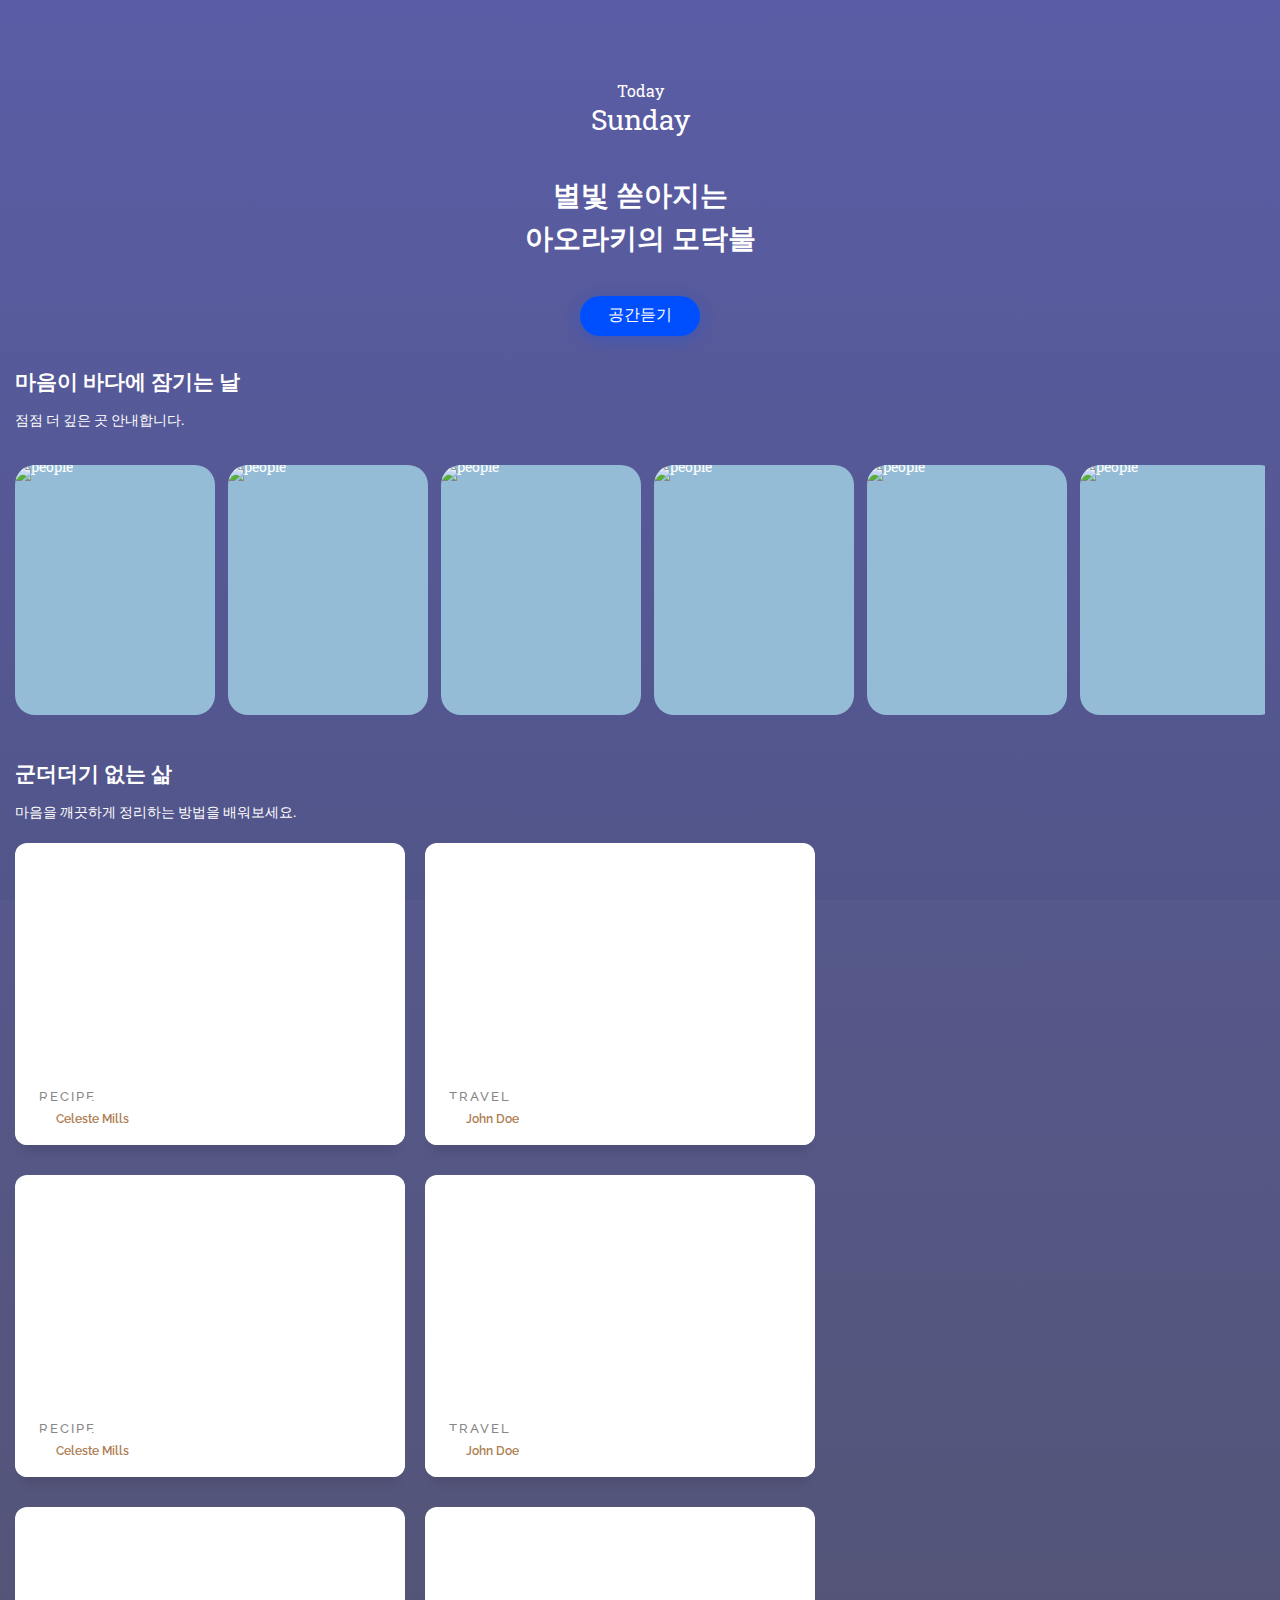
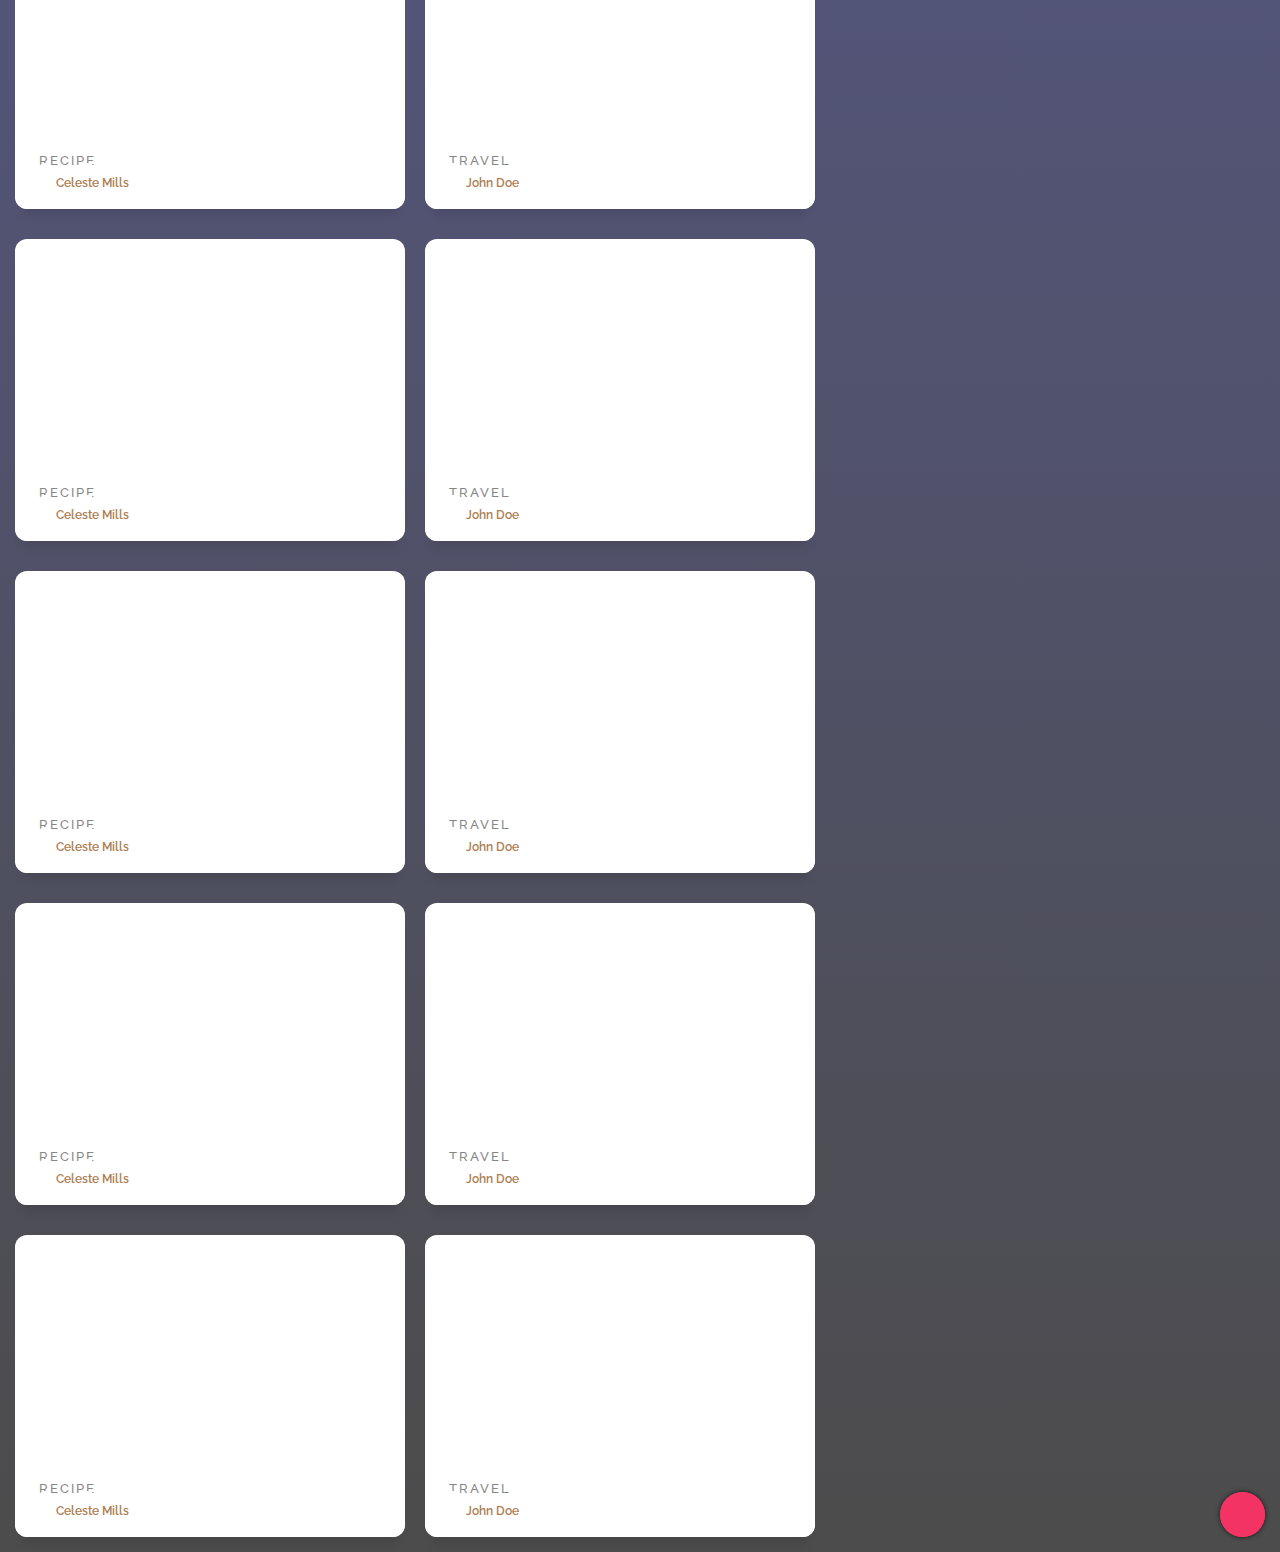
==== commit 1f6fc71f: "not include footer save" ====
--- a/home/index.html
+++ b/home/index.html
@@ -714,11 +714,27 @@
         <a href="#toggle" class="mask"><i class="ion-ios-plus-empty"></i></a>
       </div>
     </div>
-    
   </div>
-  
+  <!--<div class="footer">
+    <span class="ion-ios-navicon pull-left"><i></i></span>
+     <span class="title">Home</span>
+     <span class="ion-ios-search pull-right"></span>
+     <div class="search">
+     <form method="post">
+       <input type="search" placeholder="Search Here">
+     </form>
+     </div>
+    -->
+    <section>
+      <ion-footer-bar class="bar-energized" ng-if="$root.showFooter">
+        <div class="button-bar">
+          <button  class="button button-icon icon ion-home"></button>
+          <button class="button button-icon ion-email"></button>
+		  <button  class="button button-icon ion-information-circled"></button>
+        </div>
+    </ion-footer-bar>
+    </section>
   <script src="https://ajax.googleapis.com/ajax/libs/jquery/1.11.2/jquery.min.js"></script>
   <script src="script.js"></script>
-  <script src="footer.js"></script>
 </body>
 </html>--- a/home/style.css
+++ b/home/style.css
@@ -20,8 +20,6 @@
   background-size: cover;
   width: 100%;
   height: auto;
-  display: flex;
-  flex-direction: column;
 }
 
 *,
@@ -1339,12 +1337,4 @@
 
 .card:hover .card__info-hover {
     opacity: 1;
-}
-
-.wrapper {
-  flex: 1 0 auto;
-}
-
-footer {
-  flex-shrink: 0;
 }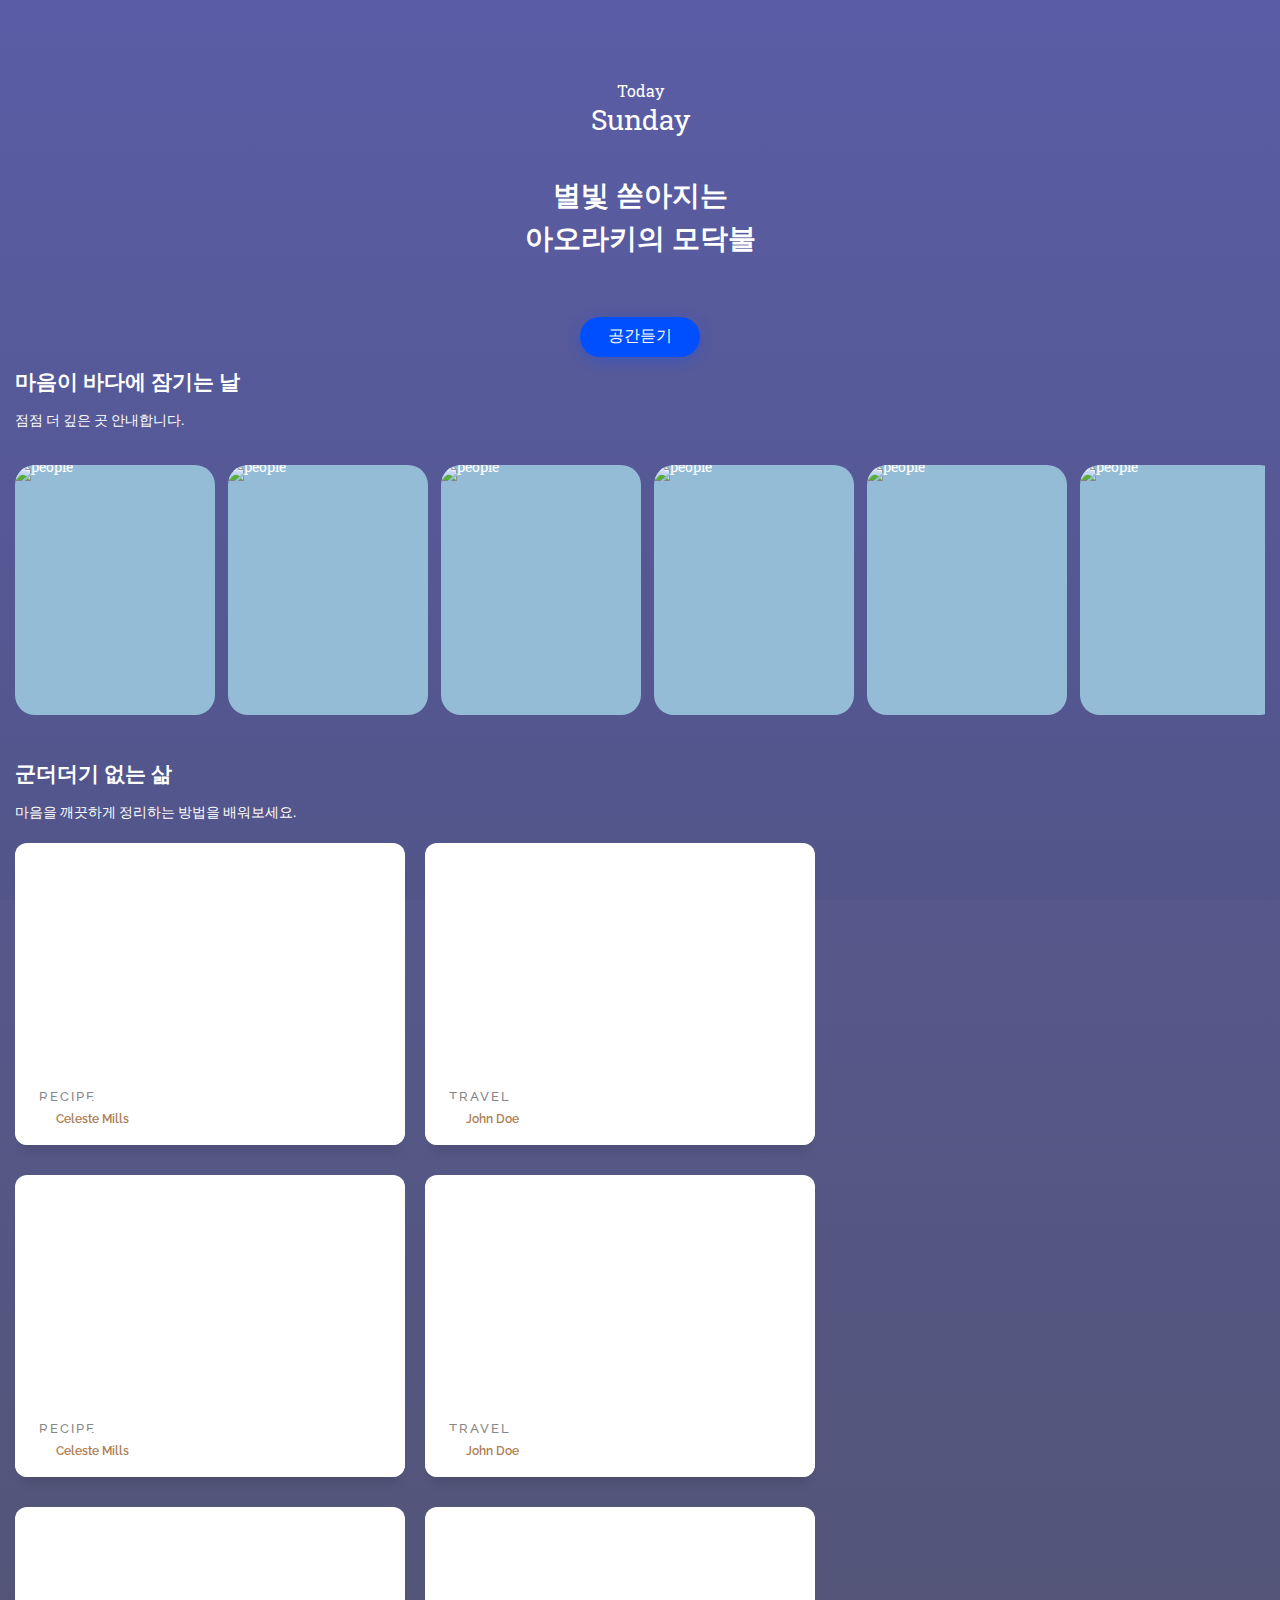
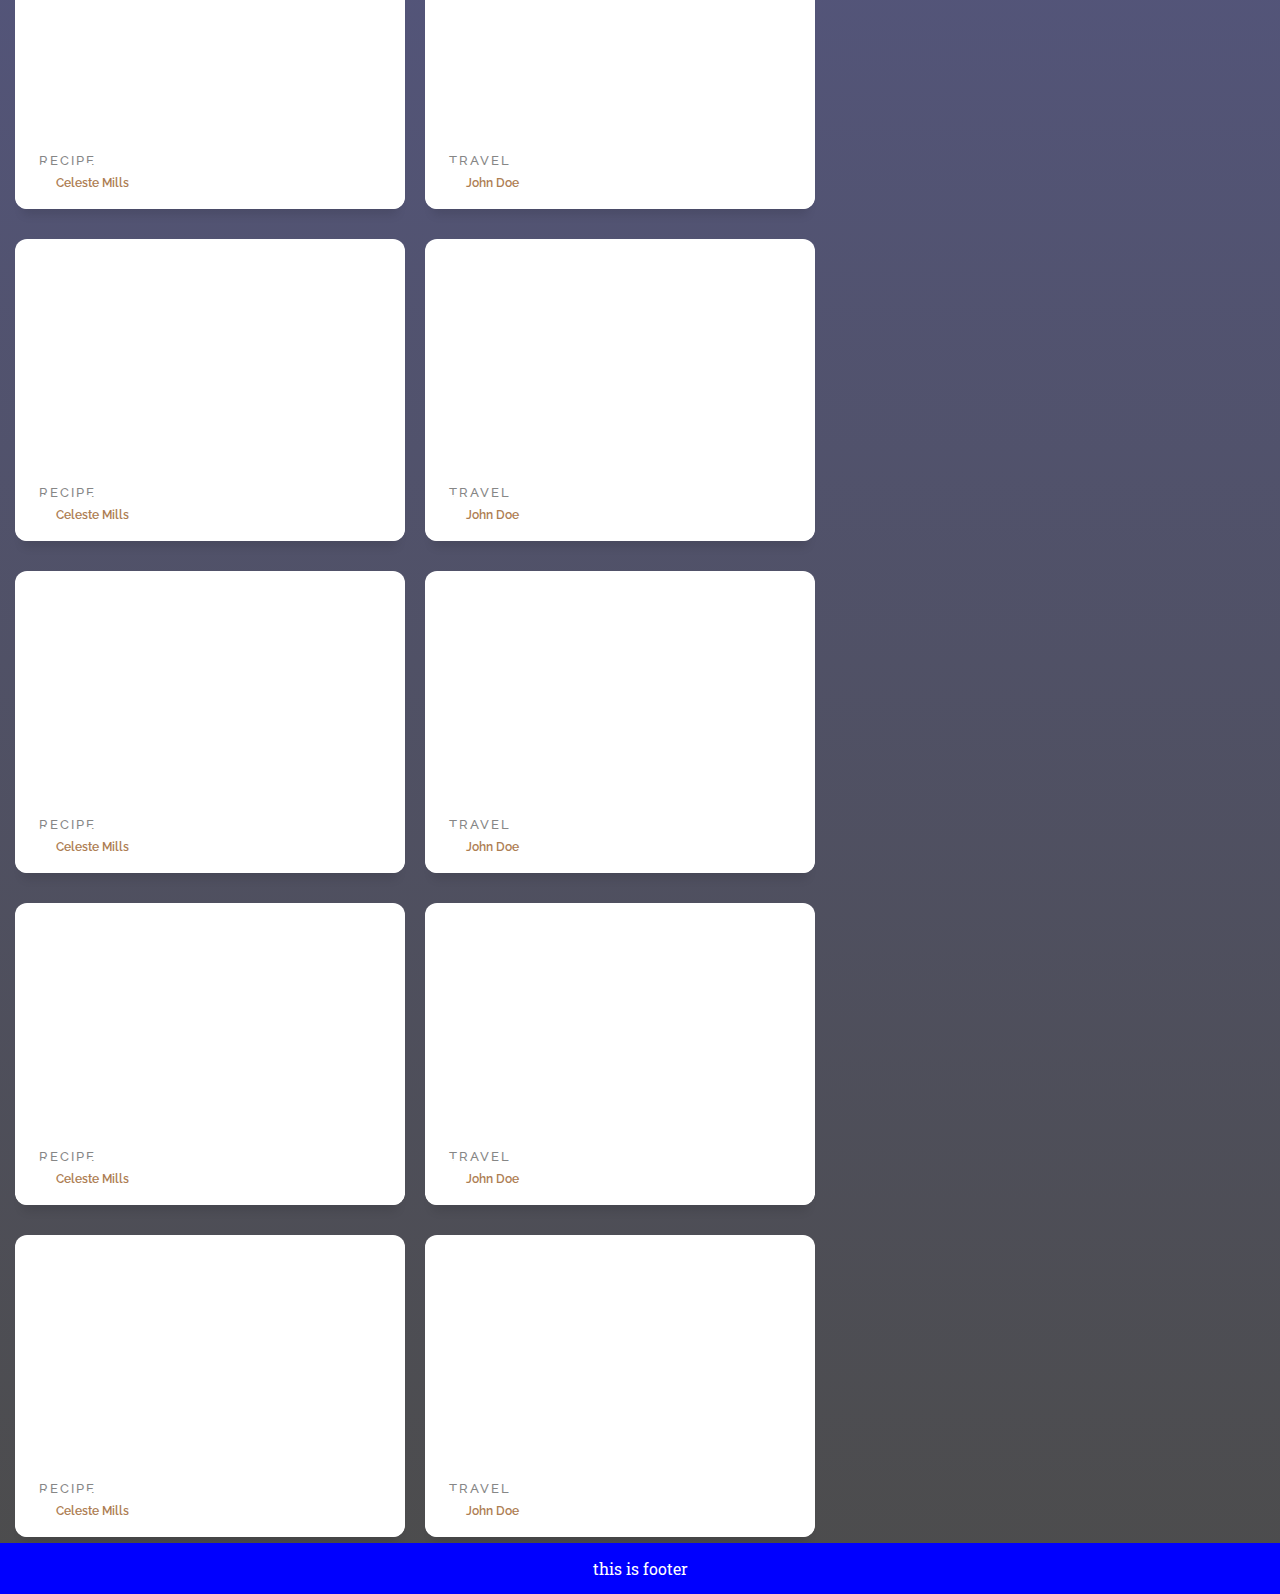
==== commit 2e4b2bbb: "simmple footer" ====
--- a/home/index.html
+++ b/home/index.html
@@ -705,35 +705,18 @@
           </div>
           <div class="text zoomInUp animated">I'm glad for using these resources and expecting same as time ahead</div>
         </div>
-      </div>
-      <div class="nav">
+      </div><br><br>
+      <!--<div class="nav">
         <a href="#profile" class="nav-item nav-count-1"><i class="ion-ios-person-outline"></i><span class="invisible">Profile</span></a>
         <a href="#compose" class="nav-item nav-count-2"><i class="ion-ios-compose-outline"></i><span class="invisible">Compose</span></a>
         <a href="#chats" class="nav-item nav-count-3"><i class="ion-ios-chatboxes-outline"></i><span class="invisible">Chats</span></a>
         <a href="#alarm" class="nav-item nav-count-4"><i class="ion-ios-alarm-outline"></i><span class="invisible">Alarm</span></a>
         <a href="#toggle" class="mask"><i class="ion-ios-plus-empty"></i></a>
       </div>
+    </div>-->
+    <div class="footer">
+      this is footer
     </div>
-  </div>
-  <!--<div class="footer">
-    <span class="ion-ios-navicon pull-left"><i></i></span>
-     <span class="title">Home</span>
-     <span class="ion-ios-search pull-right"></span>
-     <div class="search">
-     <form method="post">
-       <input type="search" placeholder="Search Here">
-     </form>
-     </div>
-    -->
-    <section>
-      <ion-footer-bar class="bar-energized" ng-if="$root.showFooter">
-        <div class="button-bar">
-          <button  class="button button-icon icon ion-home"></button>
-          <button class="button button-icon ion-email"></button>
-		  <button  class="button button-icon ion-information-circled"></button>
-        </div>
-    </ion-footer-bar>
-    </section>
   <script src="https://ajax.googleapis.com/ajax/libs/jquery/1.11.2/jquery.min.js"></script>
   <script src="script.js"></script>
 </body>
--- a/home/style.css
+++ b/home/style.css
@@ -10,6 +10,9 @@
   background-size: cover;
   width: 100%;
   height: auto;
+  position: relative;
+  margin: 0;
+  min-height: 0;
 }
 
 body {
@@ -20,6 +23,18 @@
   background-size: cover;
   width: 100%;
   height: auto;
+  min-height: 100%;
+}
+
+.footer{
+  position: absolute;
+  left: 0;
+  bottom: 0;
+  width: 100%;
+  padding: 15px 0;
+  text-align: center;
+  color: white;
+  background-color: blue;
 }
 
 *,
